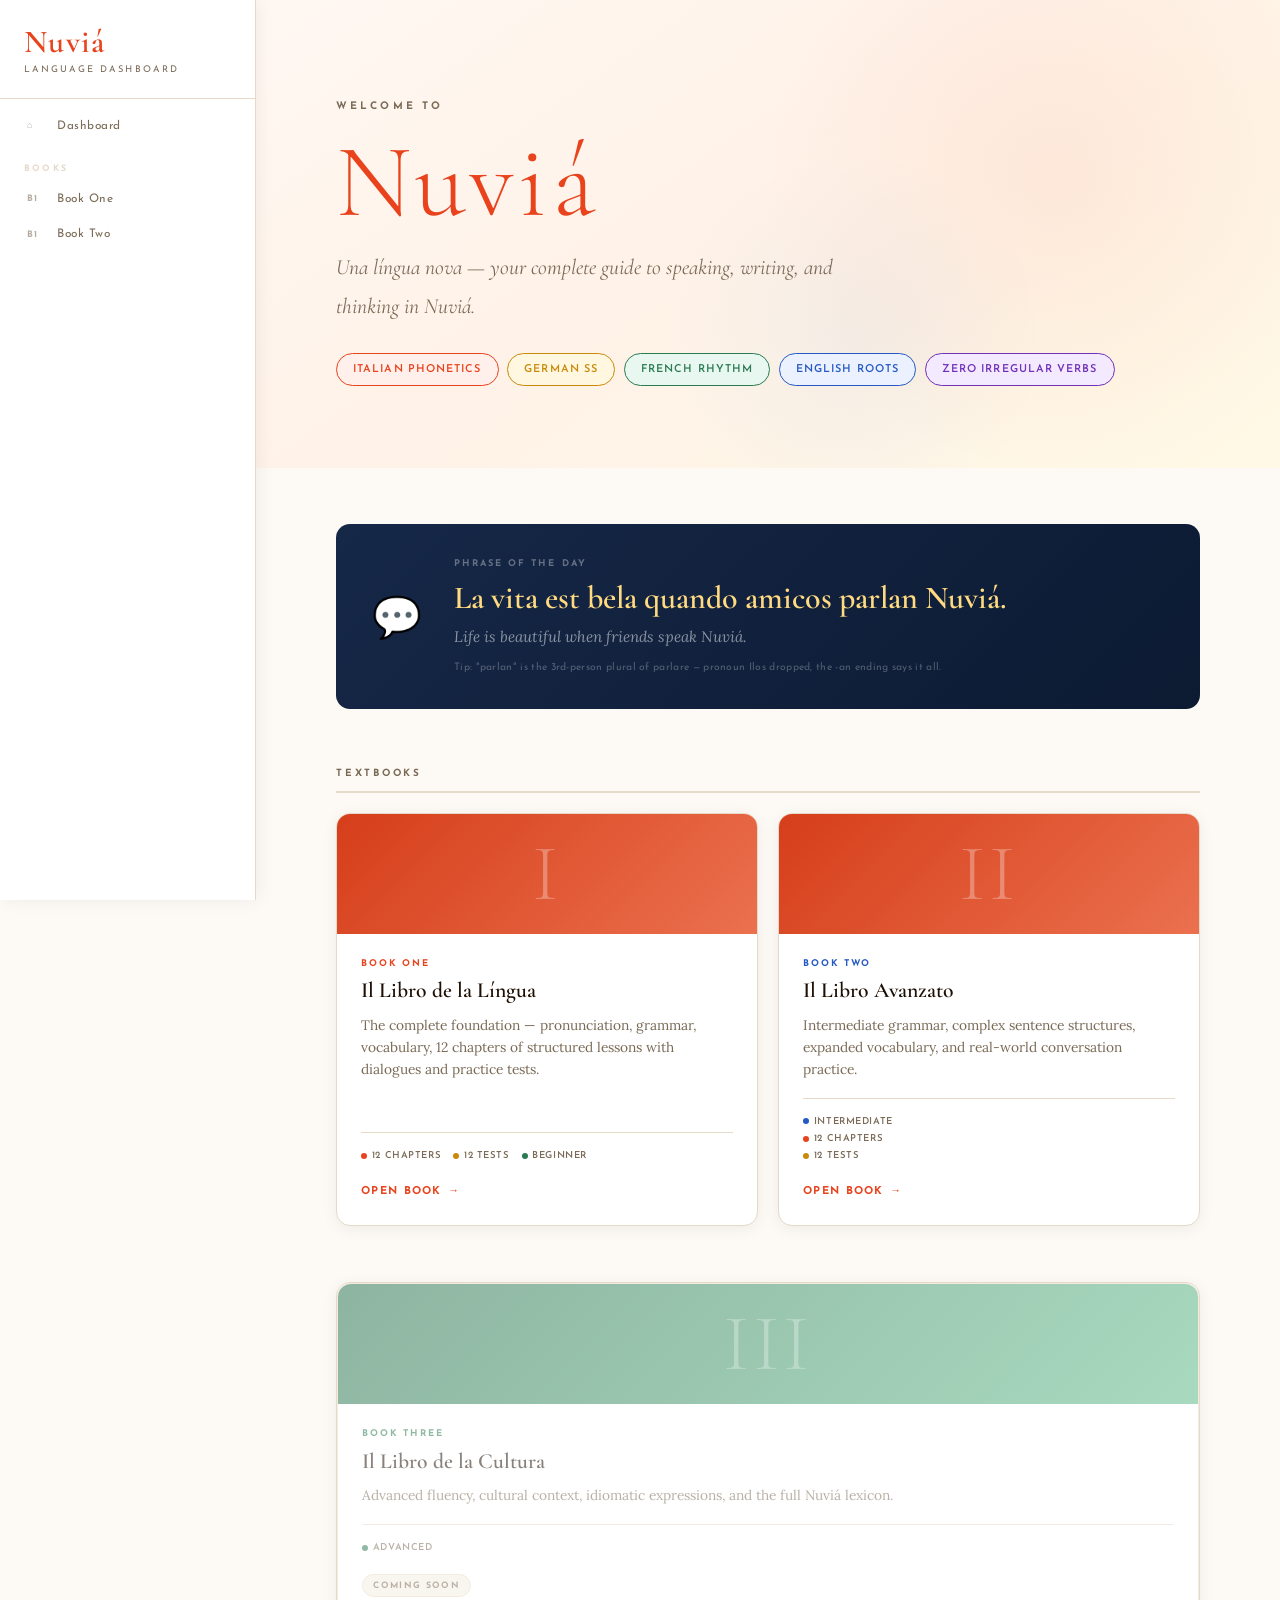
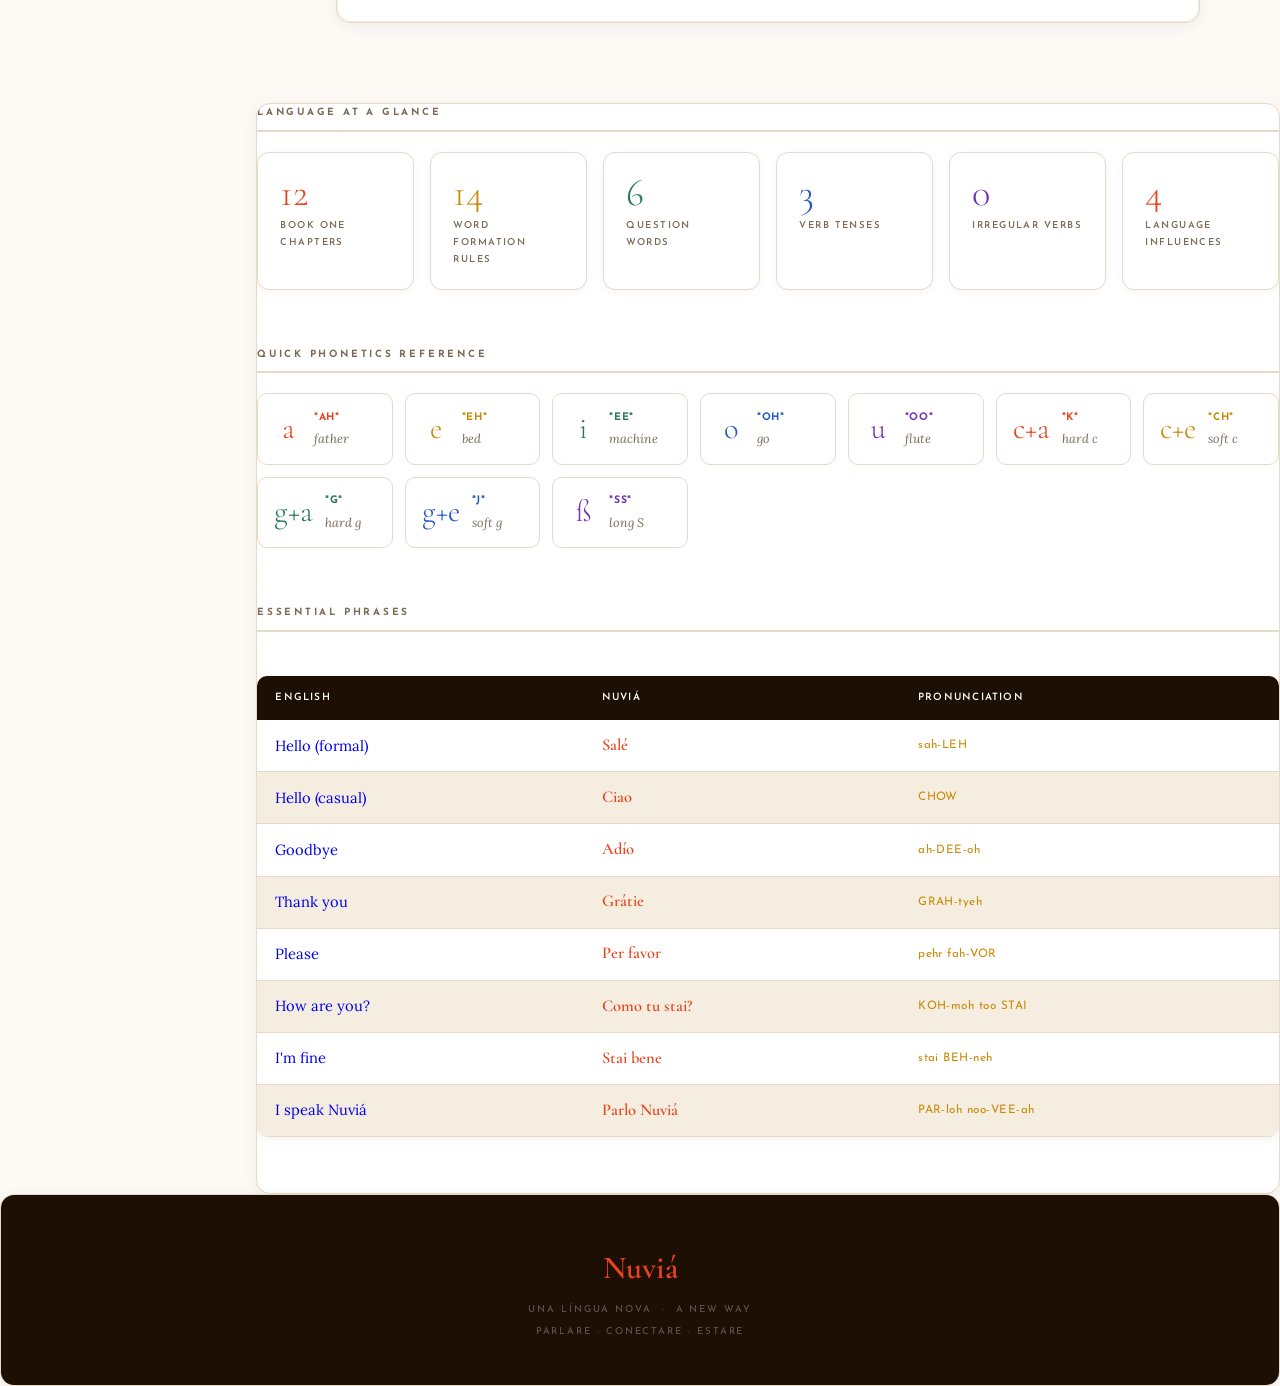
==== index.html @ 4e5575a5 "Add link for Book Two in index.html" ====
<!DOCTYPE html>
<html lang="en">
<head>
  <meta charset="UTF-8">
  <meta name="viewport" content="width=device-width, initial-scale=1.0">
  <title>Nuviá — Dashboard</title>
  <link href="https://fonts.googleapis.com/css2?family=Cormorant+Garamond:ital,wght@0,300;0,400;0,500;0,600;0,700;1,300;1,400;1,600&family=Lora:ital,wght@0,400;0,500;1,400&family=Josefin+Sans:wght@300;400;600;700&display=swap" rel="stylesheet">
  <link rel="stylesheet" href="style.css">
  <style>
    /* ── HERO BANNER ── */
    #db-hero {
      min-height: 52vh;
      background: linear-gradient(145deg, #FFF8F2 0%, #FFF2E8 45%, #FFF9E5 100%);
      display: flex; flex-direction: column;
      justify-content: center; align-items: flex-start;
      padding: 5rem 5rem 4rem;
      position: relative; overflow: hidden;
    }
    #db-hero::before {
      content: ''; position: absolute;
      width: 600px; height: 600px; border-radius: 50%;
      background: radial-gradient(circle, rgba(232,67,28,.07) 0%, transparent 70%);
      top: -120px; right: -80px; pointer-events: none;
    }
    #db-hero::after {
      content: ''; position: absolute;
      width: 380px; height: 380px; border-radius: 50%;
      background: radial-gradient(circle, rgba(37,88,196,.05) 0%, transparent 70%);
      bottom: -60px; left: 40%; pointer-events: none;
    }
    .db-eyebrow {
      font-family: 'Josefin Sans', sans-serif;
      font-size: .65rem; font-weight: 700; letter-spacing: .3em; text-transform: uppercase;
      color: var(--muted); margin-bottom: .85rem;
      position: relative; z-index: 1;
      animation: fu .5s ease both;
    }
    #db-title {
      font-family: 'Cormorant Garamond', serif;
      font-size: clamp(3.5rem, 9vw, 6.5rem); font-weight: 300;
      color: var(--coral); letter-spacing: .04em; line-height: 1;
      position: relative; z-index: 1;
      animation: fu .5s .1s ease both; opacity: 0; animation-fill-mode: forwards;
    }
    #db-sub {
      font-family: 'Cormorant Garamond', serif; font-style: italic;
      font-size: clamp(1rem, 2.5vw, 1.35rem);
      color: var(--muted); margin-top: .9rem; max-width: 500px;
      position: relative; z-index: 1;
      animation: fu .5s .2s ease both; opacity: 0; animation-fill-mode: forwards;
    }
    .db-pills {
      display: flex; flex-wrap: wrap; gap: .55rem; margin-top: 1.75rem;
      position: relative; z-index: 1;
      animation: fu .5s .35s ease both; opacity: 0; animation-fill-mode: forwards;
    }
    .db-pill {
      font-family: 'Josefin Sans', sans-serif; font-size: .68rem; font-weight: 600;
      letter-spacing: .1em; text-transform: uppercase;
      padding: .38rem 1rem; border-radius: 20px; border: 1.5px solid;
    }
    .dp1 { color: var(--coral);  border-color: var(--coral);  background: var(--coral-lt);  }
    .dp2 { color: var(--gold);   border-color: var(--gold);   background: var(--gold-lt);   }
    .dp3 { color: var(--sage);   border-color: var(--sage);   background: var(--sage-lt);   }
    .dp4 { color: var(--blue);   border-color: var(--blue);   background: var(--blue-lt);   }
    .dp5 { color: var(--purple); border-color: var(--purple); background: var(--purple-lt); }

    /* ── CONTENT ── */
    #db-content { padding: 3.5rem 5rem 5rem; max-width: 1100px; }
    .db-sec-title {
      font-family: 'Josefin Sans', sans-serif;
      font-size: .62rem; font-weight: 700; letter-spacing: .28em; text-transform: uppercase;
      color: var(--muted); margin-bottom: 1.25rem;
      padding-bottom: .5rem; border-bottom: 2px solid var(--border);
    }

    /* ── PHRASE OF THE DAY ── */
    .potd {
      background: linear-gradient(135deg, #162848 0%, #0C1A32 100%);
      border-radius: 14px; padding: 2rem 2.25rem;
      margin-bottom: 3.5rem;
      display: flex; align-items: center; gap: 2rem; flex-wrap: wrap;
    }
    .potd-icon { font-size: 2.5rem; flex-shrink: 0; }
    .potd-body { flex: 1; min-width: 200px; }
    .potd-label {
      font-family: 'Josefin Sans', sans-serif;
      font-size: .58rem; font-weight: 700; letter-spacing: .22em; text-transform: uppercase;
      color: rgba(255,255,255,.35); margin-bottom: .4rem;
    }
    .potd-phrase {
      font-family: 'Cormorant Garamond', serif;
      font-size: clamp(1.35rem, 3.5vw, 2rem); font-weight: 600; color: #FFDA80; line-height: 1.2;
    }
    .potd-trans {
      font-family: 'Lora', serif; font-style: italic;
      font-size: .95rem; color: rgba(255,255,255,.5); margin-top: .35rem;
    }
    .potd-note {
      font-family: 'Josefin Sans', sans-serif;
      font-size: .65rem; color: rgba(255,255,255,.28); margin-top: .55rem; letter-spacing: .03em;
    }

    /* ── BOOK CARDS ── */
    .book-grid {
      display: grid;
      grid-template-columns: repeat(auto-fill, minmax(280px, 1fr));
      gap: 1.25rem; margin-bottom: 3.5rem;
    }
    .book-card {
      background: var(--white); border-radius: 14px;
      border: 1.5px solid var(--border); overflow: hidden;
      box-shadow: 0 3px 16px rgba(0,0,0,.06);
      transition: transform .2s, box-shadow .2s;
      text-decoration: none; display: flex; flex-direction: column;
    }
    .book-card:hover { transform: translateY(-4px); box-shadow: 0 10px 30px rgba(0,0,0,.11); }
    .book-banner {
      height: 120px; display: flex; align-items: center; justify-content: center;
      position: relative; overflow: hidden;
    }
    .book-banner::after { content: ''; position: absolute; inset: 0; background: rgba(0,0,0,.08); }
    .book-numeral {
      font-family: 'Cormorant Garamond', serif;
      font-size: 5rem; font-weight: 300; color: rgba(255,255,255,.3);
      position: relative; z-index: 1; line-height: 1; letter-spacing: .05em;
    }
    .book-body { padding: 1.4rem 1.5rem 1.5rem; flex: 1; display: flex; flex-direction: column; }
    .book-sublabel {
      font-family: 'Josefin Sans', sans-serif;
      font-size: .58rem; font-weight: 700; letter-spacing: .2em; text-transform: uppercase;
      margin-bottom: .35rem;
    }
    .book-title {
      font-family: 'Cormorant Garamond', serif;
      font-size: 1.35rem; font-weight: 600; color: var(--text); line-height: 1.2; margin-bottom: .6rem;
    }
    .book-desc {
      font-family: 'Lora', serif; font-size: .86rem; color: var(--muted); line-height: 1.6; flex: 1;
    }
    .book-meta {
      display: flex; align-items: center; gap: .75rem;
      margin-top: 1.1rem; padding-top: .9rem; border-top: 1px solid var(--border);
    }
    .book-meta-item {
      font-family: 'Josefin Sans', sans-serif;
      font-size: .6rem; font-weight: 600; letter-spacing: .06em; text-transform: uppercase;
      color: var(--muted); display: flex; align-items: center; gap: .3rem;
    }
    .book-dot { width: 6px; height: 6px; border-radius: 50%; }
    .book-cta {
      display: inline-flex; align-items: center; gap: .4rem;
      margin-top: 1.1rem;
      font-family: 'Josefin Sans', sans-serif;
      font-size: .68rem; font-weight: 700; letter-spacing: .12em; text-transform: uppercase;
      color: var(--coral); text-decoration: none;
      transition: gap .18s;
    }
    .book-cta::after { content: '→'; transition: transform .18s; }
    .book-card:hover .book-cta::after { transform: translateX(4px); }
    .book-card.soon { opacity: .52; pointer-events: none; }
    .soon-tag {
      font-family: 'Josefin Sans', sans-serif;
      font-size: .55rem; font-weight: 700; letter-spacing: .15em; text-transform: uppercase;
      background: var(--parchment); color: var(--muted);
      border: 1px solid var(--border); border-radius: 20px;
      padding: .18rem .65rem; margin-top: 1.1rem; align-self: flex-start;
    }

    /* ── STATS ── */
    .stats-row {
      display: grid; grid-template-columns: repeat(auto-fill, minmax(155px, 1fr));
      gap: 1rem; margin-bottom: 3.5rem;
    }
    .stat-card {
      background: var(--white); border-radius: 12px; padding: 1.3rem 1.4rem;
      border: 1.5px solid var(--border); box-shadow: 0 2px 8px rgba(0,0,0,.04);
    }
    .stat-num { font-family: 'Cormorant Garamond', serif; font-size: 2.4rem; font-weight: 300; line-height: 1; }
    .stat-label { font-family: 'Josefin Sans', sans-serif; font-size: .6rem; font-weight: 600; letter-spacing: .15em; text-transform: uppercase; color: var(--muted); margin-top: .3rem; }

    /* ── QUICK REF ── */
    .ref-grid {
      display: grid; grid-template-columns: repeat(auto-fill, minmax(120px, 1fr));
      gap: .75rem; margin-bottom: 3.5rem;
    }
    .ref-card {
      background: var(--white); border-radius: 10px; padding: .9rem 1rem;
      border: 1.5px solid var(--border); display: flex; align-items: center; gap: .75rem;
    }
    .ref-letter { font-family: 'Cormorant Garamond', serif; font-size: 1.9rem; font-weight: 300; line-height: 1; min-width: 28px; text-align: center; }
    .ref-sound { font-family: 'Josefin Sans', sans-serif; font-size: .65rem; font-weight: 700; letter-spacing: .06em; text-transform: uppercase; }
    .ref-ex { font-size: .78rem; color: var(--muted); font-style: italic; }

    /* ── NAV SECTION LABEL ── */
    .nav-sec { font-family: 'Josefin Sans', sans-serif; font-size: .55rem; font-weight: 700; letter-spacing: .25em; text-transform: uppercase; color: var(--border); padding: 1.1rem 1.5rem .3rem; }

    @media (max-width: 900px) {
      #db-hero    { padding: 3.5rem 1.75rem 3rem; }
      #db-content { padding: 2.5rem 1.75rem 4rem; }
    }
  </style>
</head>
<body>

<div id="overlay" onclick="closeNav()"></div>
<button id="nav-toggle" onclick="toggleNav()" aria-label="Menu">
  <span></span><span></span><span></span>
</button>

<nav id="nav">
  <div id="nav-hd">
    <div id="nav-logo">Nuviá</div>
    <div id="nav-sub">Language Dashboard</div>
  </div>
  <ul>
    <li><a href="index.html" class="active"><span class="cn">⌂</span> Dashboard</a></li>
    <li class="nav-sec">Books</li>
    <li><a href="book1.html"><span class="cn">B1</span> Book One</a></li>
    <li><a href="book2.html"><span class="cn">B1</span> Book Two</a></li>
  </ul>
</nav>

<div id="main">

  <section id="db-hero">
    <div class="db-eyebrow">Welcome to</div>
    <div id="db-title">Nuviá</div>
    <div id="db-sub">Una língua nova — your complete guide to speaking, writing, and thinking in Nuviá.</div>
    <div class="db-pills">
      <span class="db-pill dp1">Italian Phonetics</span>
      <span class="db-pill dp2">German ß</span>
      <span class="db-pill dp3">French Rhythm</span>
      <span class="db-pill dp4">English Roots</span>
      <span class="db-pill dp5">Zero Irregular Verbs</span>
    </div>
  </section>

  <div id="db-content">

    <!-- PHRASE OF THE DAY -->
    <div class="potd">
      <div class="potd-icon">💬</div>
      <div class="potd-body">
        <div class="potd-label">Phrase of the Day</div>
        <div class="potd-phrase">La vita est bela quando amicos parlan Nuviá.</div>
        <div class="potd-trans">Life is beautiful when friends speak Nuviá.</div>
        <div class="potd-note">Tip: "parlan" is the 3rd-person plural of parlare — pronoun Ilos dropped, the -an ending says it all.</div>
      </div>
    </div>

    <!-- BOOKS -->
    <div class="db-sec-title">Textbooks</div>
    <div class="book-grid">

      <a href="book1.html" class="book-card">
        <div class="book-banner" style="background:linear-gradient(135deg,var(--coral) 0%,#FF7A55 100%);">
          <span class="book-numeral">I</span>
        </div>
        <div class="book-body">
          <div class="book-sublabel" style="color:var(--coral);">Book One</div>
          <div class="book-title">Il Libro de la Língua</div>
          <div class="book-desc">The complete foundation — pronunciation, grammar, vocabulary, 12 chapters of structured lessons with dialogues and practice tests.</div>
          <div class="book-meta">
            <span class="book-meta-item"><span class="book-dot" style="background:var(--coral);"></span>12 Chapters</span>
            <span class="book-meta-item"><span class="book-dot" style="background:var(--gold);"></span>12 Tests</span>
            <span class="book-meta-item"><span class="book-dot" style="background:var(--sage);"></span>Beginner</span>
          </div>
          <span class="book-cta">Open Book</span>
        </div>
      </a>

          <a href="book2.html" class="book-card">
        <div class="book-banner" style="background:linear-gradient(135deg,var(--coral) 0%,#FF7A55 100%);">
          <span class="book-numeral">II</span>
        </div>
        <div class="book-body">
          <div class="book-sublabel" style="color:var(--blue);">Book Two</div>
          <div class="book-title">Il Libro Avanzato</div>
          <div class="book-desc">Intermediate grammar, complex sentence structures, expanded vocabulary, and real-world conversation practice.</div>
          
          <div class="book-meta">
            <span class="book-meta-item"><span class="book-dot" style="background:var(--blue);"></span>Intermediate</span></div>
            <span class="book-meta-item"><span class="book-dot" style="background:var(--coral);"></span>12 Chapters</span>
            <span class="book-meta-item"><span class="book-dot" style="background:var(--gold);"></span>12 Tests</span>
          <span class="book-cta">Open Book</span>
        </div>
      </div>

      <div class="book-card soon">
        <div class="book-banner" style="background:linear-gradient(135deg,var(--sage) 0%,#60C890 100%);">
          <span class="book-numeral">III</span>
        </div>
        <div class="book-body">
          <div class="book-sublabel" style="color:var(--sage);">Book Three</div>
          <div class="book-title">Il Libro de la Cultura</div>
          <div class="book-desc">Advanced fluency, cultural context, idiomatic expressions, and the full Nuviá lexicon.</div>
          <div class="book-meta"><span class="book-meta-item"><span class="book-dot" style="background:var(--sage);"></span>Advanced</span></div>
          <span class="soon-tag">Coming Soon</span>
        </div>
      </div>

    </div>

    <!-- STATS -->
    <div class="db-sec-title">Language at a Glance</div>
    <div class="stats-row">
      <div class="stat-card"><div class="stat-num" style="color:var(--coral);">12</div><div class="stat-label">Book One Chapters</div></div>
      <div class="stat-card"><div class="stat-num" style="color:var(--gold);">14</div><div class="stat-label">Word Formation Rules</div></div>
      <div class="stat-card"><div class="stat-num" style="color:var(--sage);">6</div><div class="stat-label">Question Words</div></div>
      <div class="stat-card"><div class="stat-num" style="color:var(--blue);">3</div><div class="stat-label">Verb Tenses</div></div>
      <div class="stat-card"><div class="stat-num" style="color:var(--purple);">0</div><div class="stat-label">Irregular Verbs</div></div>
      <div class="stat-card"><div class="stat-num" style="color:var(--coral);">4</div><div class="stat-label">Language Influences</div></div>
    </div>

    <!-- PHONETICS QUICK REF -->
    <div class="db-sec-title">Quick Phonetics Reference</div>
    <div class="ref-grid">
      <div class="ref-card"><span class="ref-letter" style="color:var(--coral);">a</span><div><div class="ref-sound" style="color:var(--coral);">"ah"</div><div class="ref-ex">father</div></div></div>
      <div class="ref-card"><span class="ref-letter" style="color:var(--gold);">e</span><div><div class="ref-sound" style="color:var(--gold);">"eh"</div><div class="ref-ex">bed</div></div></div>
      <div class="ref-card"><span class="ref-letter" style="color:var(--sage);">i</span><div><div class="ref-sound" style="color:var(--sage);">"ee"</div><div class="ref-ex">machine</div></div></div>
      <div class="ref-card"><span class="ref-letter" style="color:var(--blue);">o</span><div><div class="ref-sound" style="color:var(--blue);">"oh"</div><div class="ref-ex">go</div></div></div>
      <div class="ref-card"><span class="ref-letter" style="color:var(--purple);">u</span><div><div class="ref-sound" style="color:var(--purple);">"oo"</div><div class="ref-ex">flute</div></div></div>
      <div class="ref-card"><span class="ref-letter" style="color:var(--coral);">c+a</span><div><div class="ref-sound" style="color:var(--coral);">"k"</div><div class="ref-ex">hard c</div></div></div>
      <div class="ref-card"><span class="ref-letter" style="color:var(--gold);">c+e</span><div><div class="ref-sound" style="color:var(--gold);">"ch"</div><div class="ref-ex">soft c</div></div></div>
      <div class="ref-card"><span class="ref-letter" style="color:var(--sage);">g+a</span><div><div class="ref-sound" style="color:var(--sage);">"g"</div><div class="ref-ex">hard g</div></div></div>
      <div class="ref-card"><span class="ref-letter" style="color:var(--blue);">g+e</span><div><div class="ref-sound" style="color:var(--blue);">"j"</div><div class="ref-ex">soft g</div></div></div>
      <div class="ref-card"><span class="ref-letter" style="color:var(--purple);">ß</span><div><div class="ref-sound" style="color:var(--purple);">"ss"</div><div class="ref-ex">long S</div></div></div>
    </div>

    <!-- ESSENTIAL PHRASES -->
    <div class="db-sec-title">Essential Phrases</div>
    <table class="nt" style="margin-bottom:3.5rem;">
      <thead><tr><th>English</th><th>Nuviá</th><th>Pronunciation</th></tr></thead>
      <tbody>
        <tr><td>Hello (formal)</td><td class="nv">Salé</td><td class="ph">sah-LEH</td></tr>
        <tr><td>Hello (casual)</td><td class="nv">Ciao</td><td class="ph">CHOW</td></tr>
        <tr><td>Goodbye</td><td class="nv">Adío</td><td class="ph">ah-DEE-oh</td></tr>
        <tr><td>Thank you</td><td class="nv">Grátie</td><td class="ph">GRAH-tyeh</td></tr>
        <tr><td>Please</td><td class="nv">Per favor</td><td class="ph">pehr fah-VOR</td></tr>
        <tr><td>How are you?</td><td class="nv">Como tu stai?</td><td class="ph">KOH-moh too STAI</td></tr>
        <tr><td>I'm fine</td><td class="nv">Stai bene</td><td class="ph">stai BEH-neh</td></tr>
        <tr><td>I speak Nuviá</td><td class="nv">Parlo Nuviá</td><td class="ph">PAR-loh noo-VEE-ah</td></tr>
      </tbody>
    </table>

  </div>

  <footer id="ft">
    <div class="fl">Nuviá</div>
    <p>Una Língua Nova &nbsp;·&nbsp; A New Way</p>
    <p style="margin-top:.3rem;">Parlare · Conectare · Estare</p>
  </footer>

</div>
<script src="main.js"></script>
</body>
</html>
---- style.css ----
/* ═══════════════════════════════════════
   NUVIÁ — Shared Stylesheet
   style.css
   ═══════════════════════════════════════ */

/* ── TOKENS ── */
:root {
  --bg:        #FDFAF5;
  --white:     #FFFFFF;
  --parchment: #F4EDE0;
  --border:    #E6D9C8;
  --text:      #1E0F04;
  --muted:     #7A6A56;
  --nav-bg:    #FFFFFF;
  --nav-border:#E6D9C8;
  --coral:     #E8431C;
  --coral-lt:  #FFF0EC;
  --coral-dk:  #C03510;
  --gold:      #C98A0A;
  --gold-lt:   #FFF7E0;
  --sage:      #2A7A52;
  --sage-lt:   #E8F7EF;
  --blue:      #2558C4;
  --blue-lt:   #EBF1FF;
  --purple:    #7030B8;
  --purple-lt: #F3EAFF;
}

/* ── RESET ── */
*, *::before, *::after { margin: 0; padding: 0; box-sizing: border-box; }
html { scroll-behavior: smooth; }
body {
  background: var(--bg);
  color: var(--text);
  font-family: 'Lora', Georgia, serif;
  font-size: 17px;
  line-height: 1.78;
  overflow-x: hidden;
}

/* ── SIDEBAR NAV ── */
#nav {
  position: fixed; top: 0; left: 0;
  width: 256px; height: 100vh;
  background: var(--nav-bg);
  border-right: 1px solid var(--nav-border);
  z-index: 100;
  display: flex; flex-direction: column;
  overflow-y: auto;
  transition: transform .3s ease;
  box-shadow: 2px 0 18px rgba(0,0,0,.06);
}
#nav-hd {
  padding: 1.6rem 1.5rem 1.2rem;
  border-bottom: 1px solid var(--border);
}
#nav-logo {
  font-family: 'Cormorant Garamond', serif;
  font-size: 2rem; font-weight: 600;
  color: var(--coral); letter-spacing: .04em; line-height: 1;
}
#nav-sub {
  font-family: 'Josefin Sans', sans-serif;
  font-size: .58rem; letter-spacing: .22em; text-transform: uppercase;
  color: var(--muted); margin-top: .3rem;
}
#nav ul { list-style: none; padding: .6rem 0 2rem; }
#nav ul li a {
  display: flex; align-items: center; gap: .65rem;
  padding: .44rem 1.5rem;
  font-family: 'Josefin Sans', sans-serif;
  font-size: .74rem; font-weight: 400; letter-spacing: .04em;
  color: var(--muted); text-decoration: none;
  border-left: 3px solid transparent;
  transition: all .16s;
}
#nav ul li a:hover  { color: var(--coral); background: #FFF2EE; border-left-color: var(--coral); }
#nav ul li a.active { color: var(--coral); background: #FFF2EE; border-left-color: var(--coral); font-weight: 700; }
#nav ul li a .cn    { font-size: .56rem; font-weight: 700; letter-spacing: .1em; color: var(--muted); min-width: 20px; opacity: .55; }
#nav ul li a.active .cn { color: var(--coral); opacity: 1; }

/* nav section label */
#nav ul .nav-section {
  font-family: 'Josefin Sans', sans-serif;
  font-size: .55rem; font-weight: 700; letter-spacing: .25em; text-transform: uppercase;
  color: var(--border); padding: 1.1rem 1.5rem .3rem;
}

/* ── MOBILE TOGGLE ── */
#nav-toggle {
  display: none;
  position: fixed; top: .85rem; left: .85rem; z-index: 200;
  background: var(--coral); border: none;
  width: 40px; height: 40px; border-radius: 8px;
  cursor: pointer; flex-direction: column;
  justify-content: center; align-items: center; gap: 5px;
}
#nav-toggle span { display: block; width: 20px; height: 2px; background: #fff; border-radius: 2px; }
#overlay { display: none; position: fixed; inset: 0; background: rgba(0,0,0,.32); z-index: 90; }
#overlay.visible { display: block; }

/* ── MAIN WRAPPER ── */
#main { margin-left: 256px; min-height: 100vh; }

/* ── HIGHLIGHT BOXES ── */
.bx { border-radius: 10px; padding: 1.2rem 1.55rem; margin: 1.6rem 0; border: 1.5px solid; }
.bx.c { background: var(--coral-lt);  border-color: rgba(232,67,28,.22); }
.bx.g { background: var(--gold-lt);   border-color: rgba(201,138,10,.22); }
.bx.s { background: var(--sage-lt);   border-color: rgba(42,122,82,.22); }
.bx.b { background: var(--blue-lt);   border-color: rgba(37,88,196,.22); }
.bx.p { background: var(--purple-lt); border-color: rgba(112,48,184,.22); }
.bx.n { background: var(--parchment); border-color: var(--border); }
.bx .lb {
  font-family: 'Josefin Sans', sans-serif;
  font-size: .6rem; font-weight: 700; letter-spacing: .2em; text-transform: uppercase;
  margin-bottom: .45rem; opacity: .65;
}
.bx.c .lb { color: var(--coral); }
.bx.g .lb { color: var(--gold);  }
.bx.s .lb { color: var(--sage);  }
.bx.b .lb { color: var(--blue);  }
.bx.p .lb { color: var(--purple);}

/* ── PRO TIP ── */
.pro-tip {
  display: flex; gap: .9rem; align-items: flex-start;
  background: var(--gold-lt); border: 1.5px solid rgba(201,138,10,.25);
  border-radius: 10px; padding: 1.1rem 1.4rem; margin: 1.5rem 0;
}
.pro-tip .ic { font-size: 1.35rem; flex-shrink: 0; margin-top: .05rem; }
.pro-tip p { font-size: .92rem; color: var(--text); }
.pro-tip strong { color: var(--gold); }

/* ── PHRASE LIST ── */
.pl { list-style: none; margin: 1.1rem 0; }
.pl li {
  display: flex; align-items: baseline; flex-wrap: wrap; gap: .7rem;
  padding: .5rem 0; border-bottom: 1px solid var(--border); font-size: .94rem;
}
.pl li:last-child { border-bottom: none; }
.pn { font-family: 'Cormorant Garamond', serif; font-size: 1.08rem; font-weight: 600; color: var(--coral); min-width: 175px; }
.pe { color: var(--muted); font-style: italic; font-size: .88rem; }
.pp { font-family: 'Josefin Sans', sans-serif; font-size: .7rem; letter-spacing: .05em; color: var(--gold); }
.pn.g { color: var(--gold);   }
.pn.s { color: var(--sage);   }
.pn.b { color: var(--blue);   }
.pn.p { color: var(--purple); }

/* ── TABLES ── */
.nt {
  width: 100%; border-collapse: collapse;
  margin: 1.5rem 0; font-size: .92rem;
  border-radius: 10px; overflow: hidden;
  box-shadow: 0 2px 12px rgba(0,0,0,.055);
}
.nt thead tr { background: var(--text); color: #fff; }
.nt thead th {
  padding: .82rem 1.15rem;
  font-family: 'Josefin Sans', sans-serif;
  font-size: .63rem; font-weight: 600; letter-spacing: .12em; text-transform: uppercase; text-align: left;
}
.nt tbody tr { background: var(--white); transition: background .14s; }
.nt tbody tr:nth-child(even) { background: var(--parchment); }
.nt tbody tr:hover { background: #FFF0EB; }
.nt tbody td { padding: .68rem 1.15rem; border-bottom: 1px solid var(--border); }
.nt td.nv { font-family: 'Cormorant Garamond', serif; font-size: 1.03rem; font-weight: 600; color: var(--coral); }
.nt td.ph { font-family: 'Josefin Sans', sans-serif; font-size: .73rem; color: var(--gold); letter-spacing: .04em; }
.nt td.nv.s { color: var(--sage);   }
.nt td.nv.b { color: var(--blue);   }
.nt td.nv.g { color: var(--gold);   }

/* ── CONJUGATION ── */
.cg { display: grid; grid-template-columns: 1fr 1fr; gap: 1.1rem; margin: 1.4rem 0; }
.cc {
  background: var(--white); border-radius: 12px; padding: 1.3rem;
  border: 1.5px solid var(--border); box-shadow: 0 2px 10px rgba(0,0,0,.04);
}
.cc h4 {
  font-family: 'Josefin Sans', sans-serif; font-size: .63rem; font-weight: 700;
  letter-spacing: .2em; text-transform: uppercase; color: var(--muted);
  margin-bottom: .85rem; padding-bottom: .45rem; border-bottom: 2px solid var(--coral);
}
.cr { display: flex; justify-content: space-between; align-items: center; padding: .36rem 0; border-bottom: 1px solid var(--parchment); font-size: .92rem; }
.cr:last-child { border-bottom: none; }
.cp { font-family: 'Josefin Sans', sans-serif; font-size: .7rem; font-weight: 600; letter-spacing: .06em; color: var(--muted); min-width: 56px; }
.cf { font-family: 'Cormorant Garamond', serif; font-size: 1.08rem; font-weight: 600; color: var(--coral); }
.ce { font-size: .76rem; color: #C8C0B8; font-style: italic; }

/* ── RULE CARDS ── */
.rcs { display: grid; grid-template-columns: repeat(auto-fill, minmax(165px, 1fr)); gap: .85rem; margin: 1.4rem 0; }
.rc {
  background: var(--white); border-radius: 10px; padding: 1.05rem 1.2rem;
  border: 1.5px solid var(--border); border-top: 3px solid var(--coral);
  box-shadow: 0 2px 7px rgba(0,0,0,.04);
  transition: transform .18s, box-shadow .18s;
}
.rc:hover { transform: translateY(-3px); box-shadow: 0 6px 16px rgba(0,0,0,.09); }
.rc:nth-child(2n) { border-top-color: var(--gold);   }
.rc:nth-child(3n) { border-top-color: var(--sage);   }
.rc:nth-child(4n) { border-top-color: var(--blue);   }
.rc:nth-child(5n) { border-top-color: var(--purple); }
.rc .re { font-family: 'Josefin Sans', sans-serif; font-size: .66rem; font-weight: 600; letter-spacing: .08em; text-transform: uppercase; color: var(--muted); }
.rc .ra { font-size: .95rem; color: var(--border); margin: .22rem 0; }
.rc .rn { font-family: 'Cormorant Garamond', serif; font-size: 1.3rem; font-weight: 600; color: var(--coral); }
.rc:nth-child(2n) .rn { color: var(--gold);   }
.rc:nth-child(3n) .rn { color: var(--sage);   }
.rc:nth-child(4n) .rn { color: var(--blue);   }
.rc:nth-child(5n) .rn { color: var(--purple); }
.rc .rx { font-size: .76rem; color: var(--muted); font-style: italic; margin-top: .28rem; }

/* ── DIALOG SCENES ── */
.ds { background: var(--parchment); border-radius: 14px; padding: 1.65rem; margin: 2.1rem 0; border: 1.5px solid var(--border); }
.dt {
  font-family: 'Josefin Sans', sans-serif; font-size: .58rem; font-weight: 700;
  letter-spacing: .22em; text-transform: uppercase; color: var(--muted);
  text-align: center; margin-bottom: 1.4rem;
}
.de  { display: flex; flex-direction: column; gap: 1.05rem; }
.dm  { display: flex; align-items: flex-start; gap: .85rem; }
.dm.r { flex-direction: row-reverse; }
.av  { flex-shrink: 0; width: 46px; height: 46px; border-radius: 50%; overflow: hidden; }
.av svg { width: 100%; height: 100%; display: block; }
.bw  { display: flex; flex-direction: column; gap: .18rem; max-width: 72%; }
.dm.r .bw { align-items: flex-end; }
.bn  { font-family: 'Josefin Sans', sans-serif; font-size: .58rem; font-weight: 700; letter-spacing: .12em; text-transform: uppercase; color: var(--muted); padding: 0 .3rem; }
.bu  { background: var(--white); border-radius: 0 12px 12px 12px; padding: .66rem .95rem; border: 1.5px solid var(--border); }
.dm.r .bu { background: #FFF3EF; border-color: rgba(232,67,28,.18); border-radius: 12px 0 12px 12px; }
.bu .nv { font-family: 'Cormorant Garamond', serif; font-size: 1.06rem; font-weight: 600; color: var(--text); display: block; }
.bu .en { font-size: .78rem; color: var(--muted); font-style: italic; display: block; margin-top: .12rem; }

/* ── NUMBER TILES ── */
.ng { display: grid; grid-template-columns: repeat(auto-fill, minmax(82px, 1fr)); gap: .7rem; margin: 1.4rem 0; }
.nt2 { background: var(--white); border-radius: 10px; padding: .9rem .5rem; text-align: center; border: 1.5px solid var(--border); }
.nt2 .nu { font-family: 'Cormorant Garamond', serif; font-size: 1.45rem; font-weight: 300; color: var(--muted); display: block; }
.nt2 .wo { font-family: 'Cormorant Garamond', serif; font-size: 1rem; font-weight: 700; color: var(--coral); display: block; }

/* ── QUESTION WORD GRID ── */
.qg { display: grid; grid-template-columns: 1fr 1fr; gap: .7rem; margin: 1.4rem 0; }
.qc { background: var(--white); border-radius: 9px; padding: .85rem 1.05rem; display: flex; align-items: center; gap: .8rem; border: 1.5px solid var(--border); }
.qw { font-family: 'Cormorant Garamond', serif; font-size: 1.2rem; font-weight: 700; color: var(--blue); min-width: 62px; }
.qm { font-size: .86rem; color: var(--muted); }

/* ── PRACTICE TESTS ── */
.ts { background: linear-gradient(135deg, #162848 0%, #0C1A32 100%); border-radius: 14px; padding: 1.8rem 2rem; margin: 2.8rem 0; color: #fff; }
.ts h3 { font-family: 'Cormorant Garamond', serif; font-size: 1.45rem; font-weight: 600; color: #FFDA80; margin-bottom: .12rem; }
.ts .sb { font-family: 'Josefin Sans', sans-serif; font-size: .58rem; letter-spacing: .2em; text-transform: uppercase; color: rgba(255,255,255,.3); margin-bottom: 1.35rem; }
.tq { list-style: none; counter-reset: q; }
.tq li {
  counter-increment: q;
  display: flex; align-items: flex-start; gap: .7rem;
  padding: .5rem 0; border-bottom: 1px solid rgba(255,255,255,.06);
  font-size: .91rem; color: rgba(255,255,255,.8);
}
.tq li:last-child { border-bottom: none; }
.tq li::before {
  content: counter(q);
  font-family: 'Josefin Sans', sans-serif; font-size: .6rem; font-weight: 700;
  width: 19px; height: 19px; background: var(--coral); border-radius: 50%;
  display: flex; align-items: center; justify-content: center;
  flex-shrink: 0; margin-top: .25rem;
}
.at {
  margin-top: 1rem; background: none;
  border: 1.5px solid rgba(255,218,128,.28); border-radius: 7px;
  padding: .42rem 1.05rem;
  font-family: 'Josefin Sans', sans-serif; font-size: .65rem; font-weight: 700;
  letter-spacing: .1em; text-transform: uppercase;
  color: #FFDA80; cursor: pointer; transition: background .18s;
}
.at:hover { background: rgba(255,218,128,.1); }
.ak { display: none; margin-top: 1.05rem; padding-top: 1.05rem; border-top: 1px solid rgba(255,255,255,.1); }
.ak.v { display: block; }
.ak ol { padding-left: 1.35rem; }
.ak ol li { font-family: 'Cormorant Garamond', serif; font-size: 1.02rem; font-weight: 600; color: #FFDA80; padding: .16rem 0; }
.ak ol li span { font-family: 'Lora', serif; font-size: .8rem; font-weight: 400; font-style: italic; color: rgba(255,255,255,.35); margin-left: .4rem; }

/* ── SECTION DIVIDER ── */
.sd { display: flex; align-items: center; gap: .9rem; margin: 2rem 0; }
.sd::before, .sd::after { content: ''; flex: 1; height: 1px; background: var(--border); }
.sd span { font-family: 'Cormorant Garamond', serif; font-size: 1rem; color: var(--coral); opacity: .4; }

/* ── VOCAB CATEGORY ── */
.vc { margin-bottom: 2.1rem; }
.vc h3 {
  font-family: 'Josefin Sans', sans-serif; font-size: .64rem; font-weight: 700;
  letter-spacing: .2em; text-transform: uppercase; color: var(--coral);
  margin-bottom: .85rem; padding-bottom: .42rem; border-bottom: 2px solid var(--border);
}

/* ── INLINE CODE ── */
code {
  font-family: 'Cormorant Garamond', serif; font-size: .98rem; font-weight: 600;
  color: var(--coral); background: var(--coral-lt); padding: .1em .32em; border-radius: 4px;
}

/* ── BADGES ── */
.bg { display: inline-block; font-family: 'Josefin Sans', sans-serif; font-size: .58rem; font-weight: 700; letter-spacing: .08em; text-transform: uppercase; padding: .18rem .55rem; border-radius: 20px; margin-left: .35rem; vertical-align: middle; }
.bg.f { background: var(--coral-lt); color: var(--coral); }
.bg.m { background: var(--blue-lt);  color: var(--blue);  }
.bg.a { background: var(--sage-lt);  color: var(--sage);  }

/* ── SHARED FOOTER ── */
#ft { background: var(--text); padding: 2.8rem; text-align: center; }
#ft .fl { font-family: 'Cormorant Garamond', serif; font-size: 2rem; font-weight: 600; color: var(--coral); margin-bottom: .25rem; }
#ft p { font-family: 'Josefin Sans', sans-serif; font-size: .6rem; letter-spacing: .2em; text-transform: uppercase; color: rgba(255,255,255,.3); margin-top: .3rem; }

/* ── CHAPTER LAYOUT ── */
.ch { padding: 4.5rem 4.5rem 4.5rem 5rem; max-width: 880px; border-bottom: 1px solid var(--border); }
.ch:last-child { border-bottom: none; }
.ch-hd { margin-bottom: 2.4rem; }
.ch-ey { font-family: 'Josefin Sans', sans-serif; font-size: .6rem; font-weight: 700; letter-spacing: .26em; text-transform: uppercase; margin-bottom: .35rem; }
.ch-ti { font-family: 'Cormorant Garamond', serif; font-size: clamp(1.9rem, 5vw, 2.75rem); font-weight: 600; color: var(--text); line-height: 1.1; }
.ch-ti em { font-style: italic; font-weight: 300; }
.ch-rule { width: 48px; height: 3px; border-radius: 2px; margin-top: .85rem; }
.a1 .ch-ey, .a1 .ch-ti em { color: var(--coral);  } .a1 .ch-rule { background: var(--coral);  }
.a2 .ch-ey, .a2 .ch-ti em { color: var(--gold);   } .a2 .ch-rule { background: var(--gold);   }
.a3 .ch-ey, .a3 .ch-ti em { color: var(--sage);   } .a3 .ch-rule { background: var(--sage);   }
.a4 .ch-ey, .a4 .ch-ti em { color: var(--blue);   } .a4 .ch-rule { background: var(--blue);   }
.a5 .ch-ey, .a5 .ch-ti em { color: var(--purple); } .a5 .ch-rule { background: var(--purple); }

/* ── PROSE ── */
.prose p { margin-bottom: 1.1rem; color: var(--text); }
.prose p:last-child { margin-bottom: 0; }

/* ── SUB-HEADING ── */
.sh { font-family: 'Cormorant Garamond', serif; font-size: 1.4rem; margin: 1.7rem 0 .85rem; color: var(--text); }

/* ── ANIMATIONS ── */
@keyframes fu { from { opacity: 0; transform: translateY(16px); } to { opacity: 1; transform: translateY(0); } }
@keyframes fadeIn { from { opacity: 0; } to { opacity: 1; } }

/* ── RESPONSIVE ── */
@media (max-width: 900px) {
  #nav { transform: translateX(-100%); }
  #nav.open { transform: translateX(0); }
  #main { margin-left: 0; }
  #nav-toggle { display: flex; }
  .ch { padding: 3rem 1.7rem; }
  .cg { grid-template-columns: 1fr; }
}
@media (max-width: 520px) {
  .qg { grid-template-columns: 1fr; }
  .ng { grid-template-columns: repeat(3, 1fr); }
}
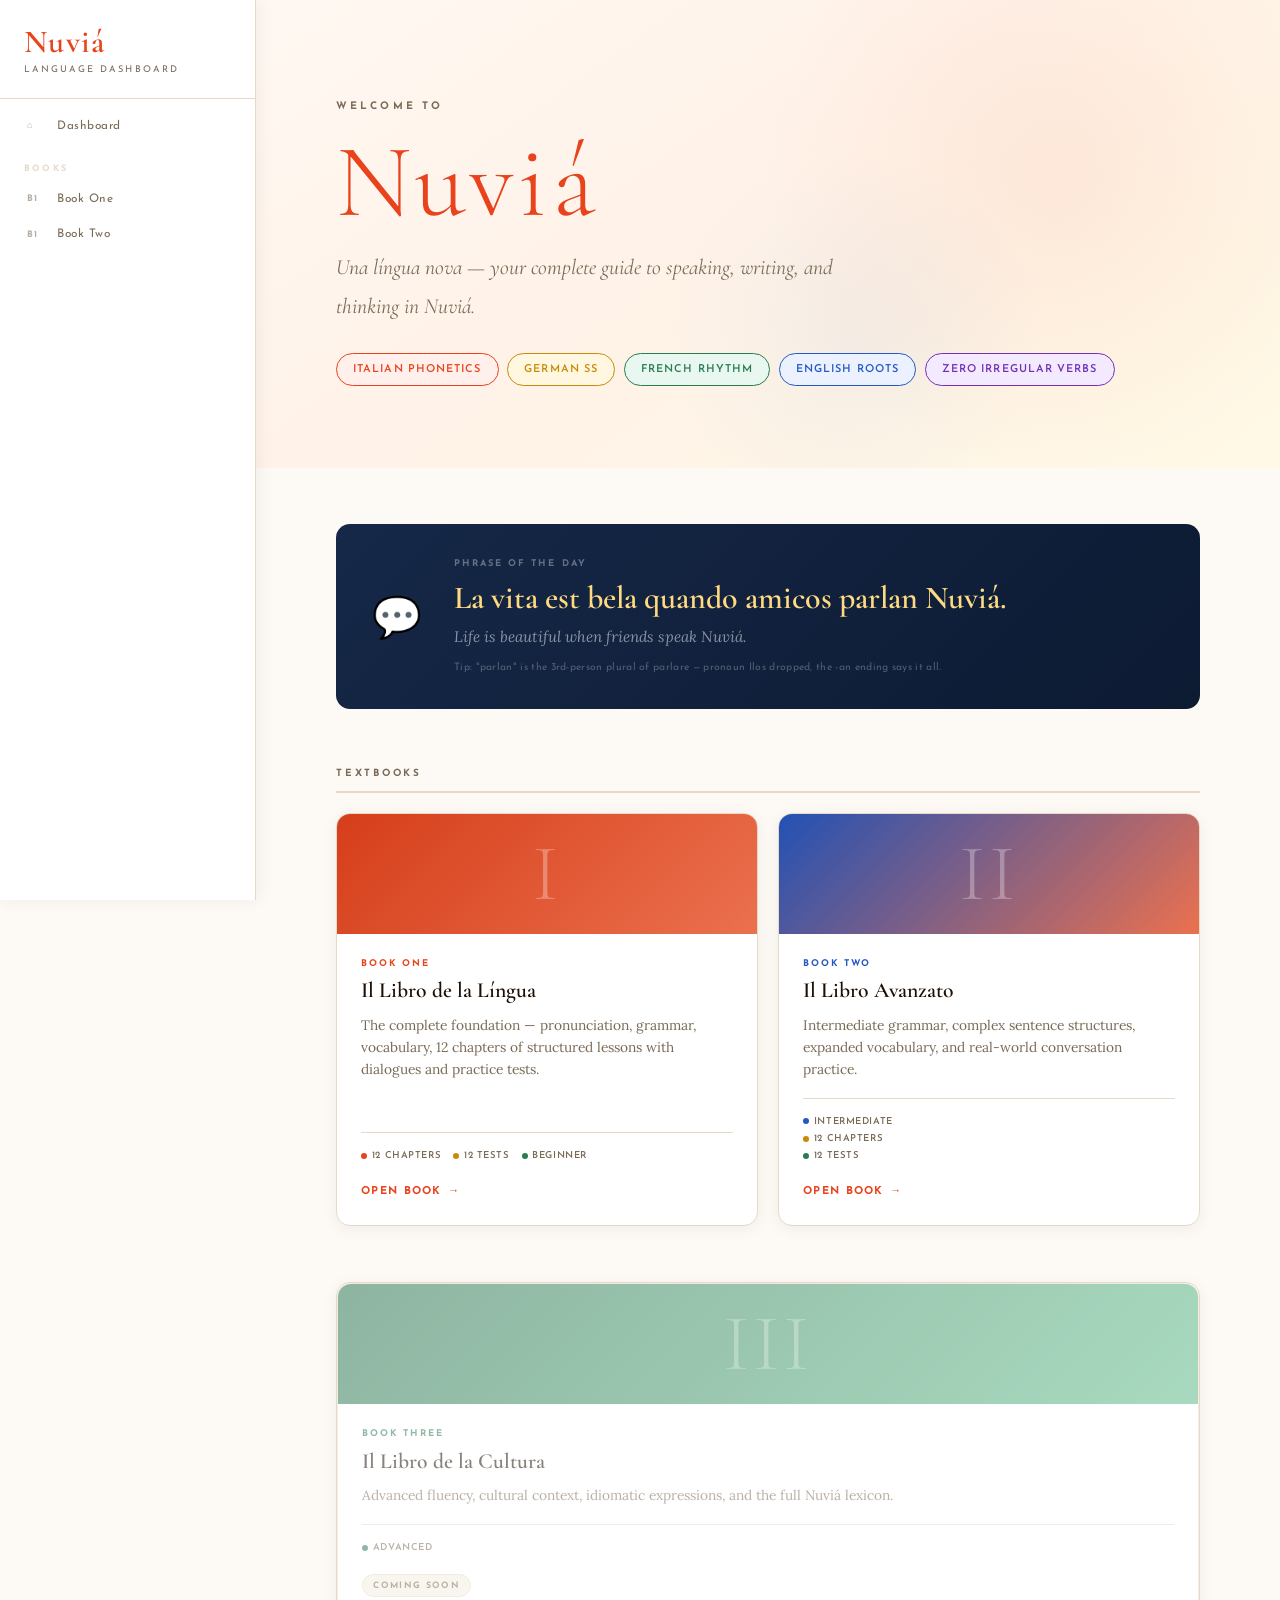
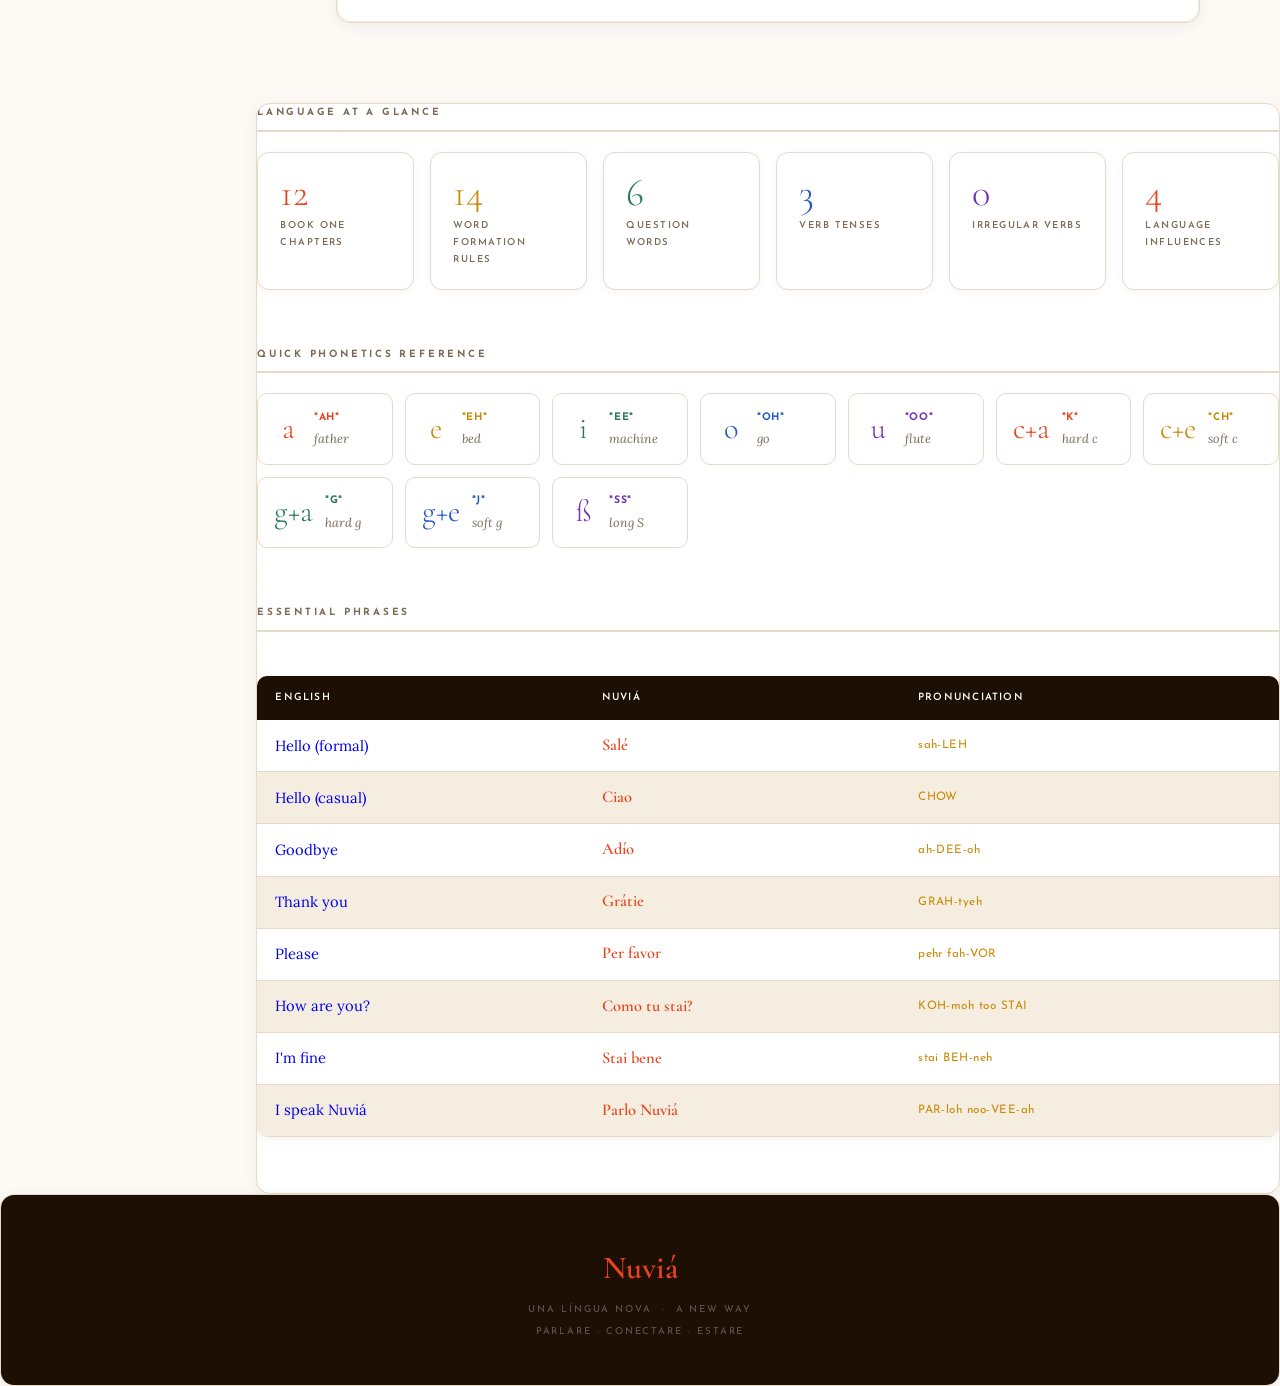
==== commit d2d1f93b: "Update book card styles and metadata" ====
--- a/index.html
+++ b/index.html
@@ -271,7 +271,7 @@
       </a>
 
           <a href="book2.html" class="book-card">
-        <div class="book-banner" style="background:linear-gradient(135deg,var(--coral) 0%,#FF7A55 100%);">
+        <div class="book-banner" style="background:linear-gradient(135deg,var(--blue) 0%,#FF7A55 100%);">
           <span class="book-numeral">II</span>
         </div>
         <div class="book-body">
@@ -281,8 +281,8 @@
           
           <div class="book-meta">
             <span class="book-meta-item"><span class="book-dot" style="background:var(--blue);"></span>Intermediate</span></div>
-            <span class="book-meta-item"><span class="book-dot" style="background:var(--coral);"></span>12 Chapters</span>
-            <span class="book-meta-item"><span class="book-dot" style="background:var(--gold);"></span>12 Tests</span>
+            <span class="book-meta-item"><span class="book-dot" style="background:var(--gold);"></span>12 Chapters</span>
+            <span class="book-meta-item"><span class="book-dot" style="background:var(--sage);"></span>12 Tests</span>
           <span class="book-cta">Open Book</span>
         </div>
       </div>
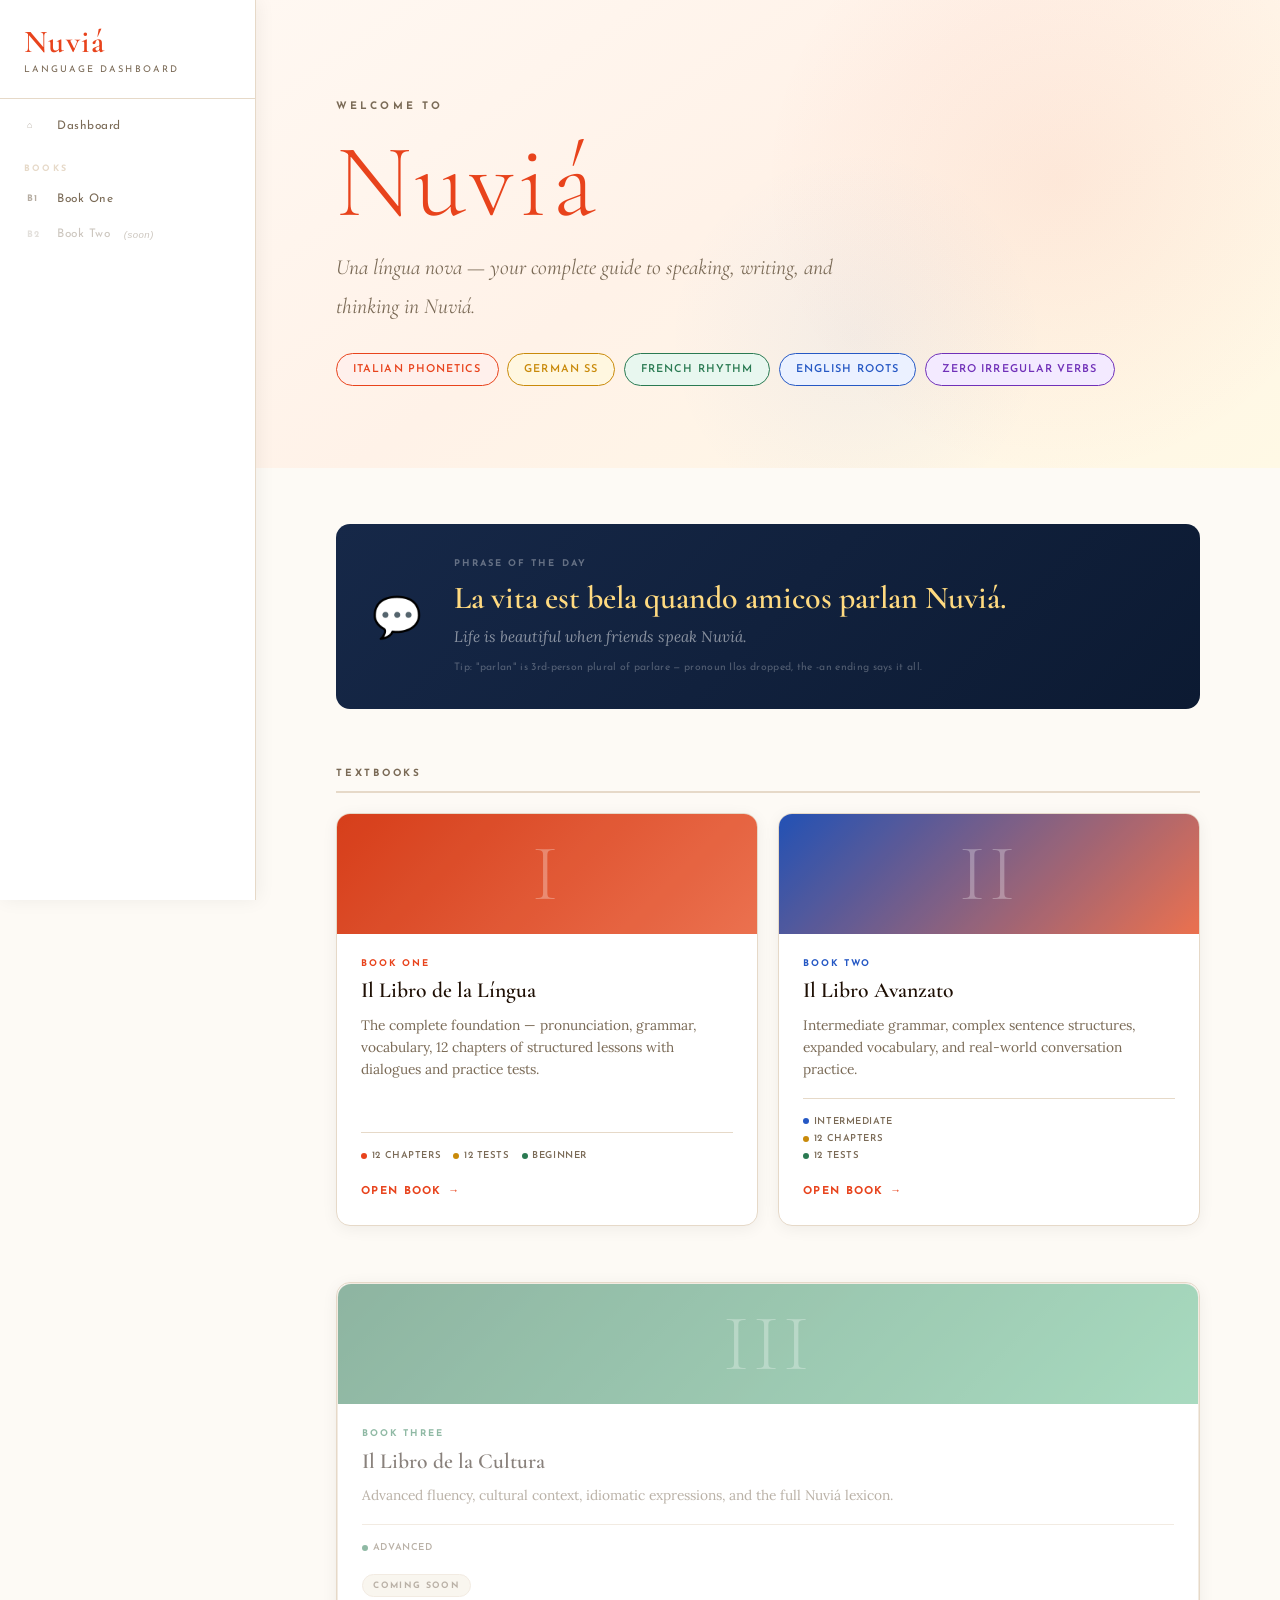
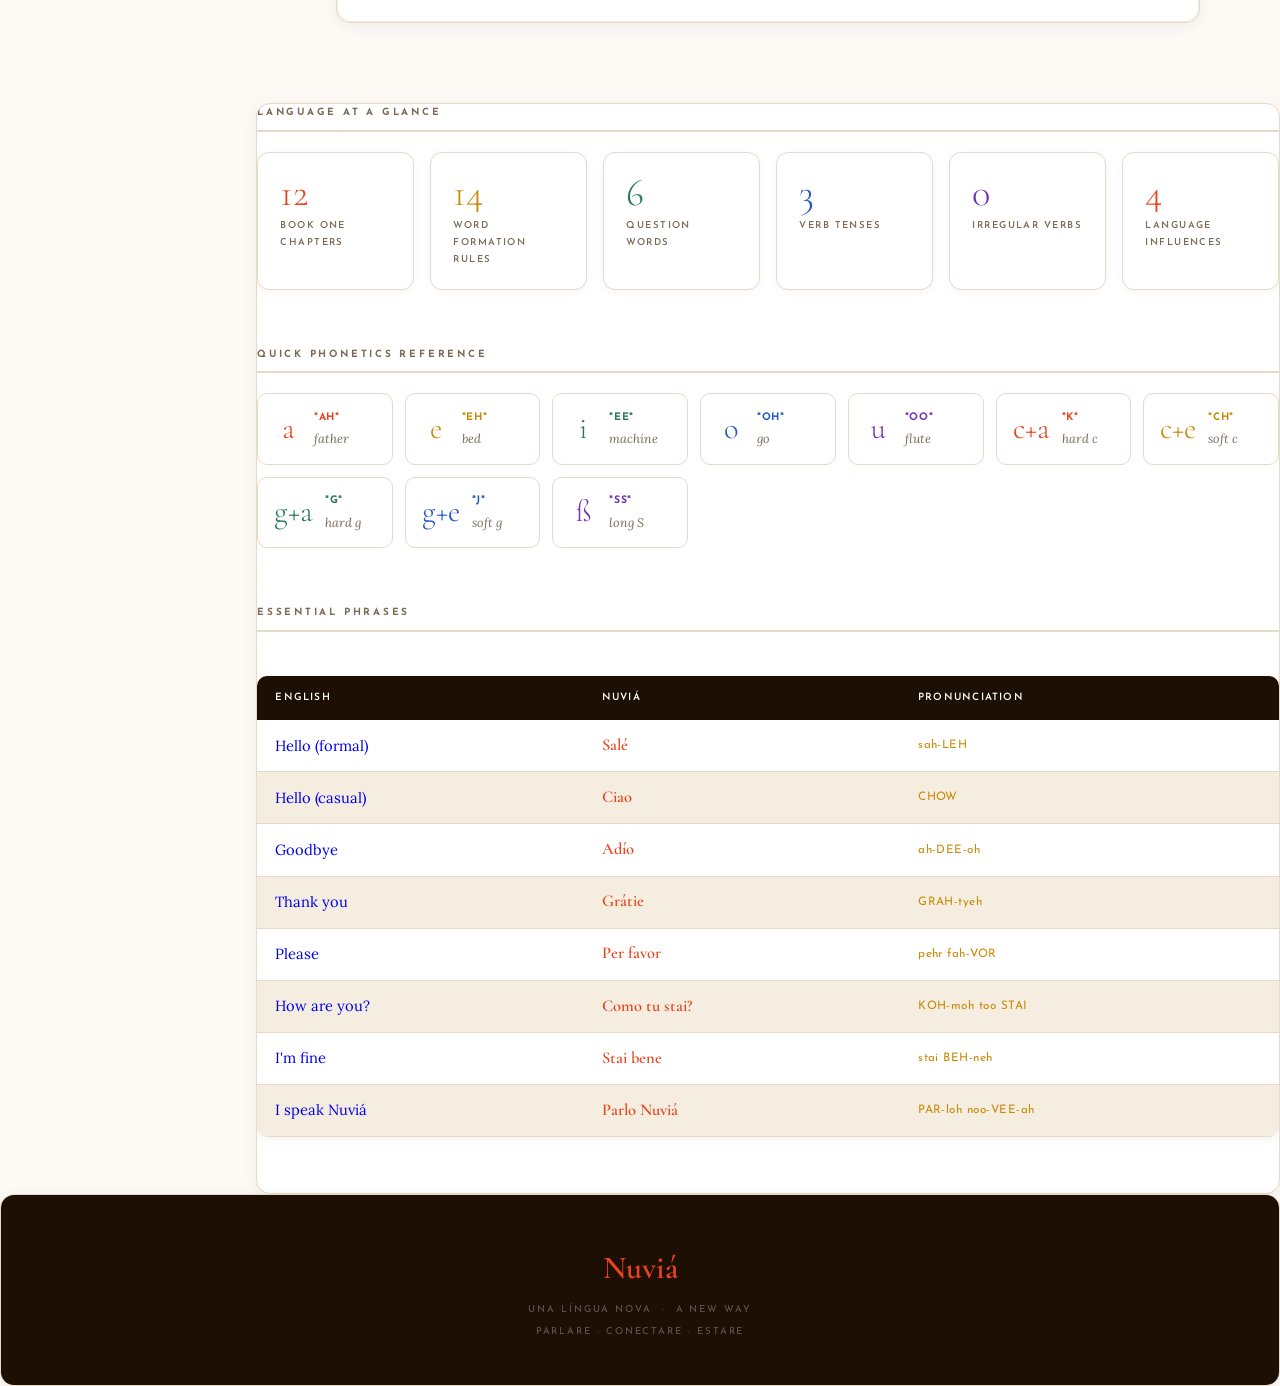
==== commit 6531b38c: "Update index.html" ====
--- a/index.html
+++ b/index.html
@@ -217,7 +217,7 @@
     <li><a href="index.html" class="active"><span class="cn">⌂</span> Dashboard</a></li>
     <li class="nav-sec">Books</li>
     <li><a href="book1.html"><span class="cn">B1</span> Book One</a></li>
-    <li><a href="book2.html"><span class="cn">B1</span> Book Two</a></li>
+    <li><a href="#" style="opacity:.38;pointer-events:none;"><span class="cn">B2</span> Book Two <em style="font-size:.6rem;margin-left:.2rem;">(soon)</em></a></li>
   </ul>
 </nav>
 
@@ -245,7 +245,7 @@
         <div class="potd-label">Phrase of the Day</div>
         <div class="potd-phrase">La vita est bela quando amicos parlan Nuviá.</div>
         <div class="potd-trans">Life is beautiful when friends speak Nuviá.</div>
-        <div class="potd-note">Tip: "parlan" is the 3rd-person plural of parlare — pronoun Ilos dropped, the -an ending says it all.</div>
+        <div class="potd-note">Tip: "parlan" is 3rd-person plural of parlare — pronoun Ilos dropped, the -an ending says it all.</div>
       </div>
     </div>
 
@@ -270,15 +270,14 @@
         </div>
       </a>
 
-          <a href="book2.html" class="book-card">
+        <a href="book2.html" class="book-card">
         <div class="book-banner" style="background:linear-gradient(135deg,var(--blue) 0%,#FF7A55 100%);">
           <span class="book-numeral">II</span>
         </div>
         <div class="book-body">
           <div class="book-sublabel" style="color:var(--blue);">Book Two</div>
           <div class="book-title">Il Libro Avanzato</div>
-          <div class="book-desc">Intermediate grammar, complex sentence structures, expanded vocabulary, and real-world conversation practice.</div>
-          
+          <div class="book-desc">Intermediate grammar, complex sentence structures, expanded vocabulary, and real-world conversation practice.</div>    
           <div class="book-meta">
             <span class="book-meta-item"><span class="book-dot" style="background:var(--blue);"></span>Intermediate</span></div>
             <span class="book-meta-item"><span class="book-dot" style="background:var(--gold);"></span>12 Chapters</span>
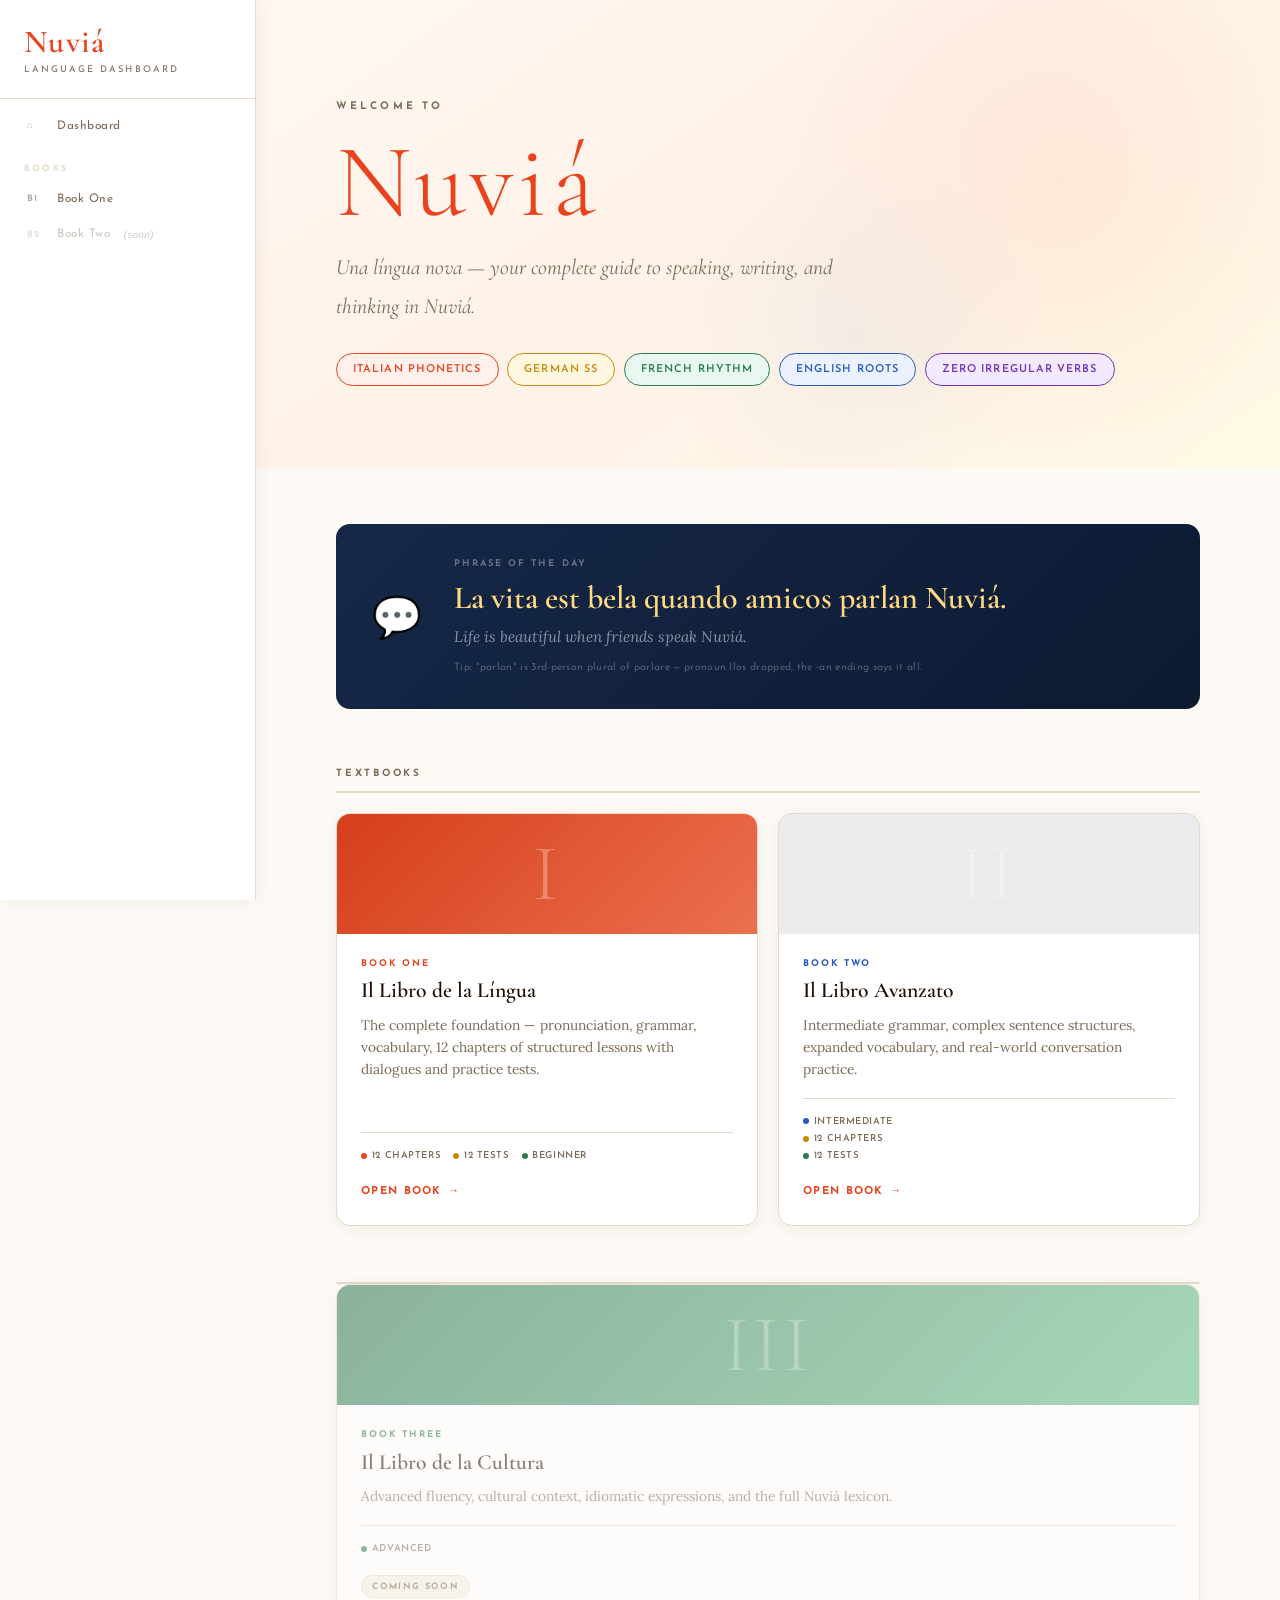
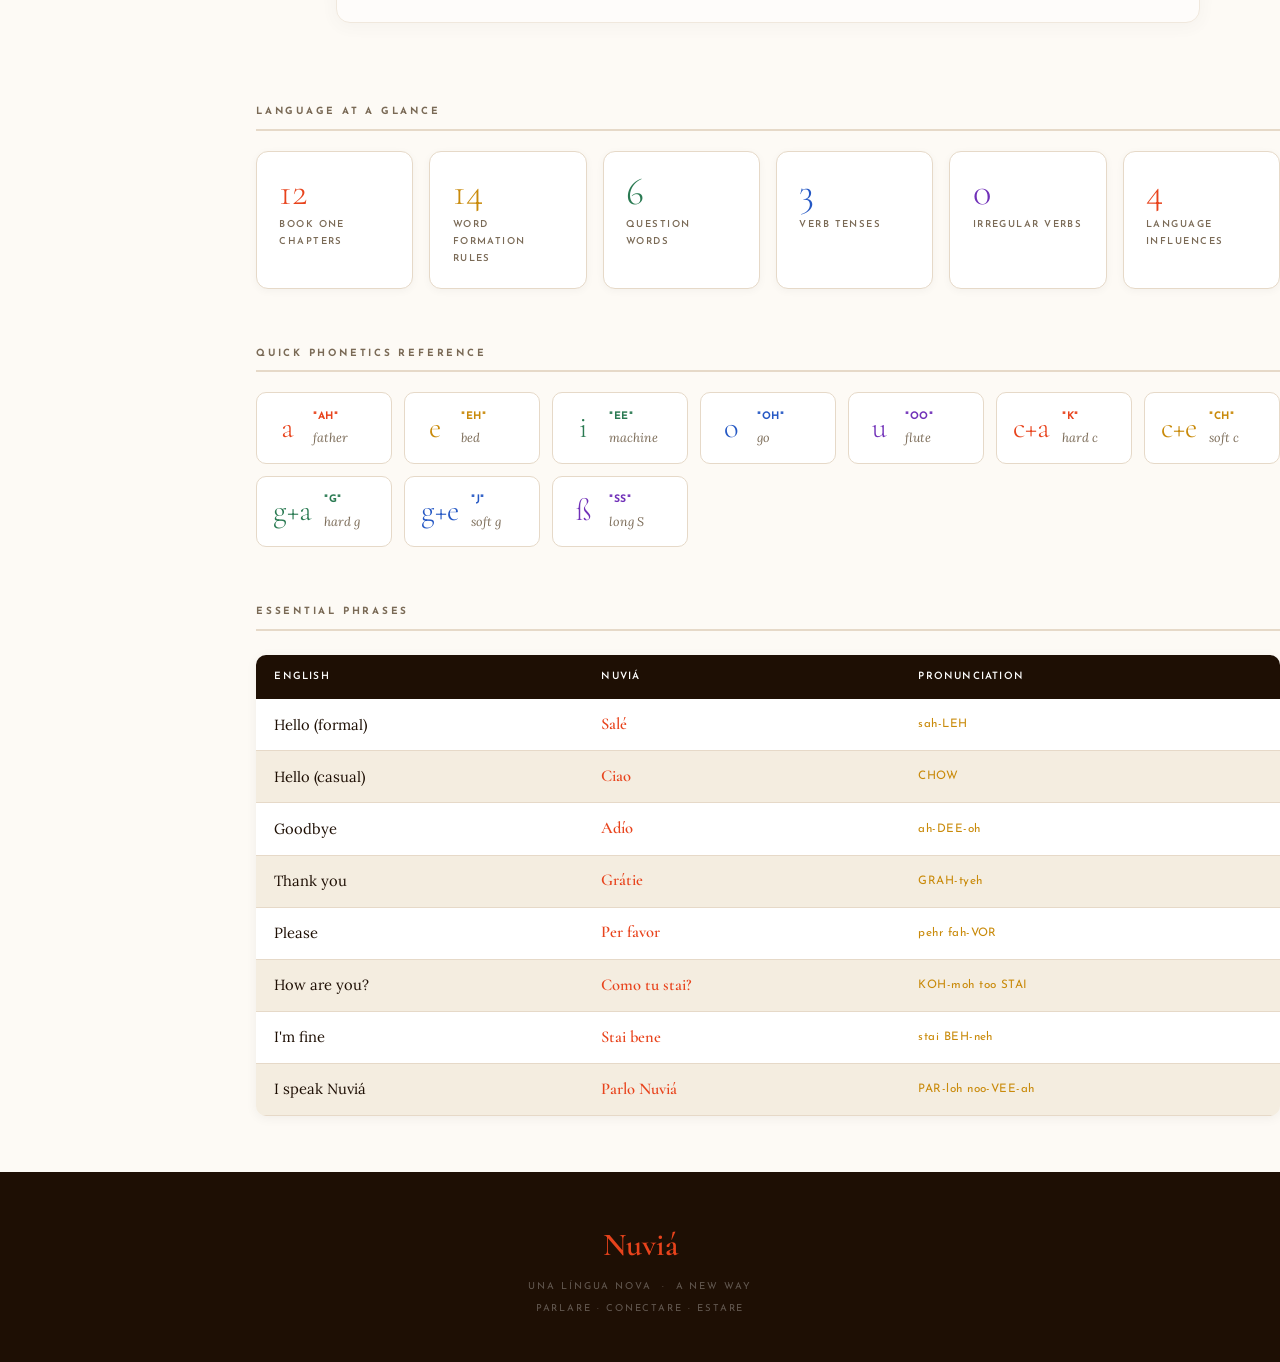
==== commit 84051a51: "Fix gradient background syntax in book card" ====
--- a/index.html
+++ b/index.html
@@ -271,7 +271,7 @@
       </a>
 
         <a href="book2.html" class="book-card">
-        <div class="book-banner" style="background:linear-gradient(135deg,var(--blue) 0%,#FF7A55 100%);">
+        <div class="book-banner" style="background:linear-gradient(135deg,var(--blue) 0%,var(--blue) 100%;">
           <span class="book-numeral">II</span>
         </div>
         <div class="book-body">
@@ -285,7 +285,8 @@
           <span class="book-cta">Open Book</span>
         </div>
       </div>
-
+     </a>
+    
       <div class="book-card soon">
         <div class="book-banner" style="background:linear-gradient(135deg,var(--sage) 0%,#60C890 100%);">
           <span class="book-numeral">III</span>
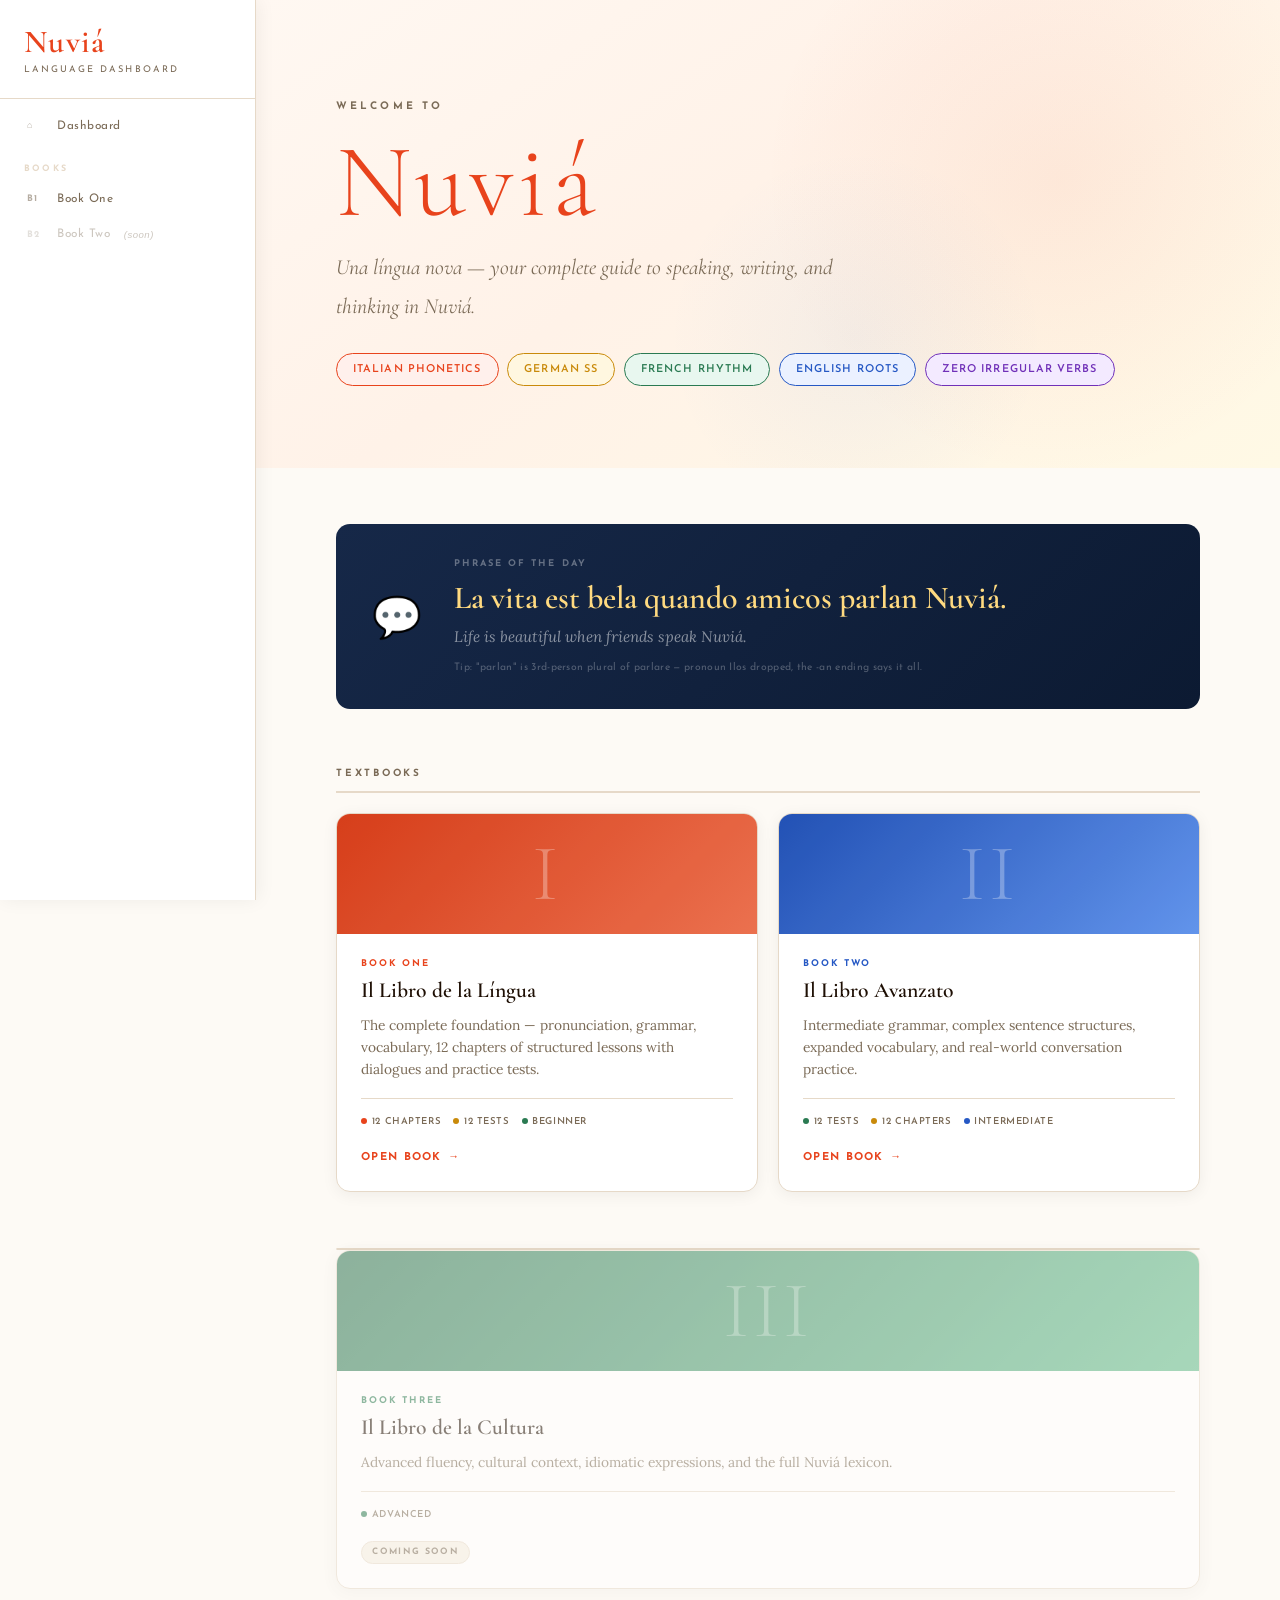
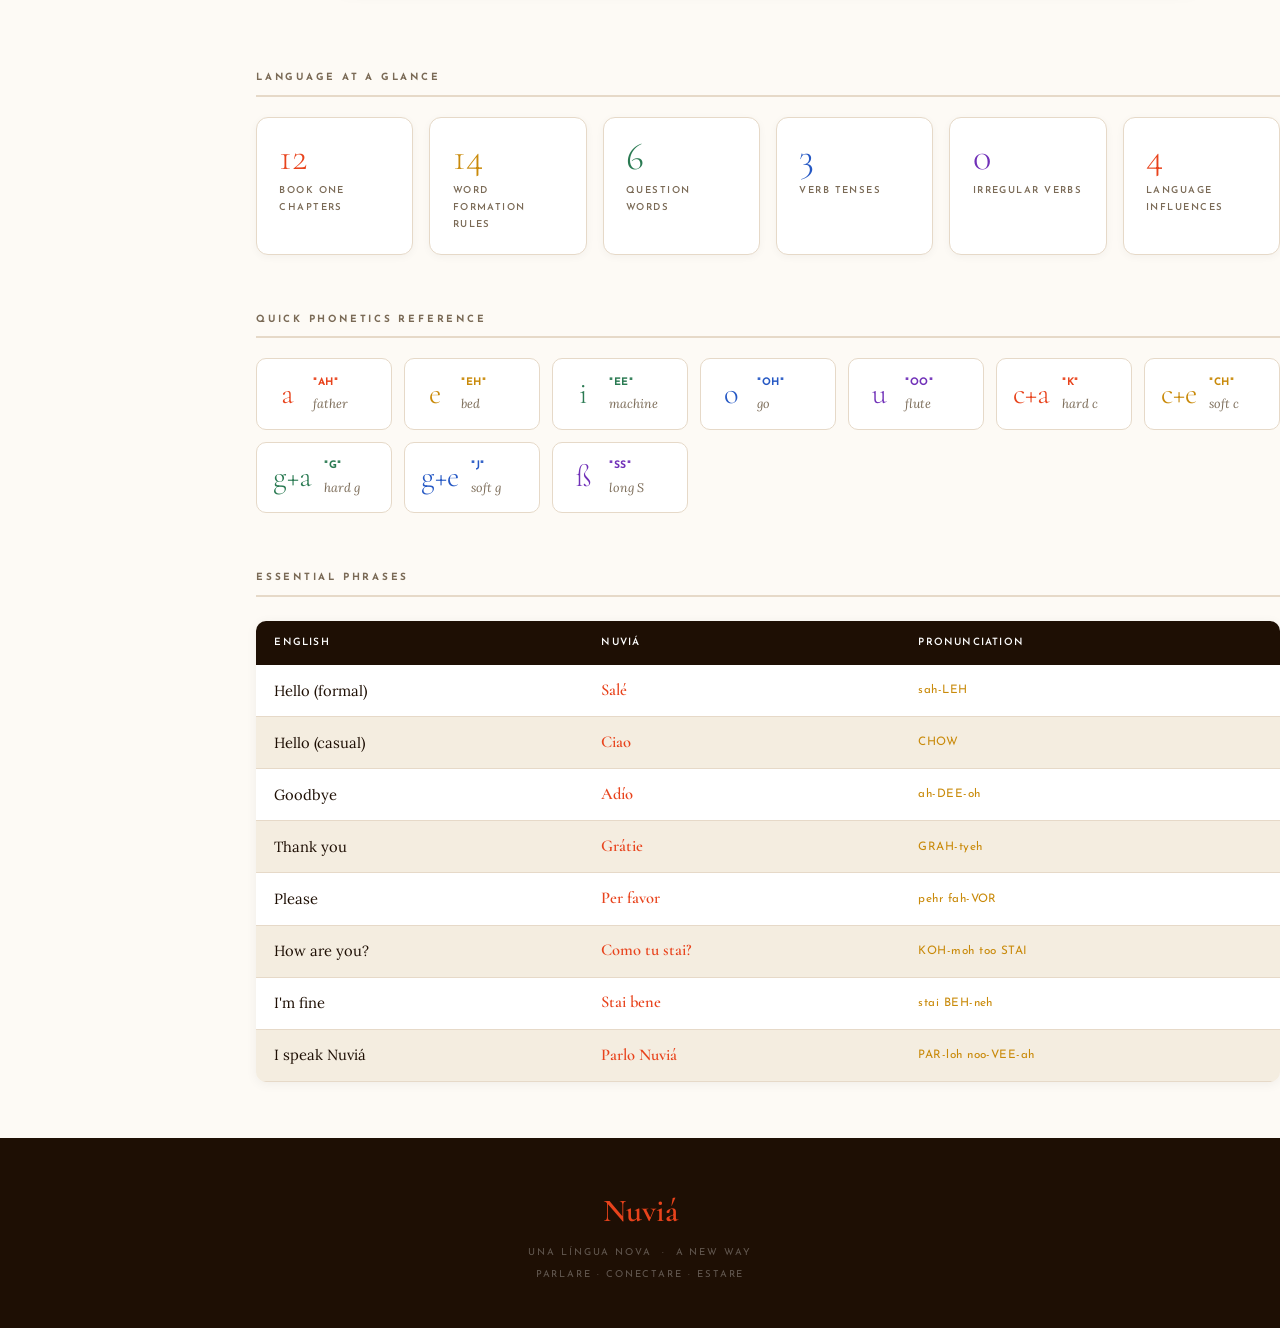
==== commit fa27a02a: "Update index.html" ====
--- a/index.html
+++ b/index.html
@@ -271,7 +271,7 @@
       </a>
 
         <a href="book2.html" class="book-card">
-        <div class="book-banner" style="background:linear-gradient(135deg,var(--blue) 0%,var(--blue) 100%;">
+         <div class="book-banner" style="background:linear-gradient(135deg,var(--blue) 0%,#6AA0FF 100%);">
           <span class="book-numeral">II</span>
         </div>
         <div class="book-body">
@@ -279,14 +279,16 @@
           <div class="book-title">Il Libro Avanzato</div>
           <div class="book-desc">Intermediate grammar, complex sentence structures, expanded vocabulary, and real-world conversation practice.</div>    
           <div class="book-meta">
-            <span class="book-meta-item"><span class="book-dot" style="background:var(--blue);"></span>Intermediate</span></div>
+            <span class="book-meta-item"><span class="book-dot" style="background:var(--sage);"></span>12 Tests</span>
             <span class="book-meta-item"><span class="book-dot" style="background:var(--gold);"></span>12 Chapters</span>
-            <span class="book-meta-item"><span class="book-dot" style="background:var(--sage);"></span>12 Tests</span>
+            <span class="book-meta-item"><span class="book-dot" style="background:var(--blue);"></span>Intermediate</span>
+          </div> 
           <span class="book-cta">Open Book</span>
         </div>
       </div>
      </a>
-    
+
+    <a>  
       <div class="book-card soon">
         <div class="book-banner" style="background:linear-gradient(135deg,var(--sage) 0%,#60C890 100%);">
           <span class="book-numeral">III</span>
@@ -299,7 +301,7 @@
           <span class="soon-tag">Coming Soon</span>
         </div>
       </div>
-
+    </a>
     </div>
 
     <!-- STATS -->
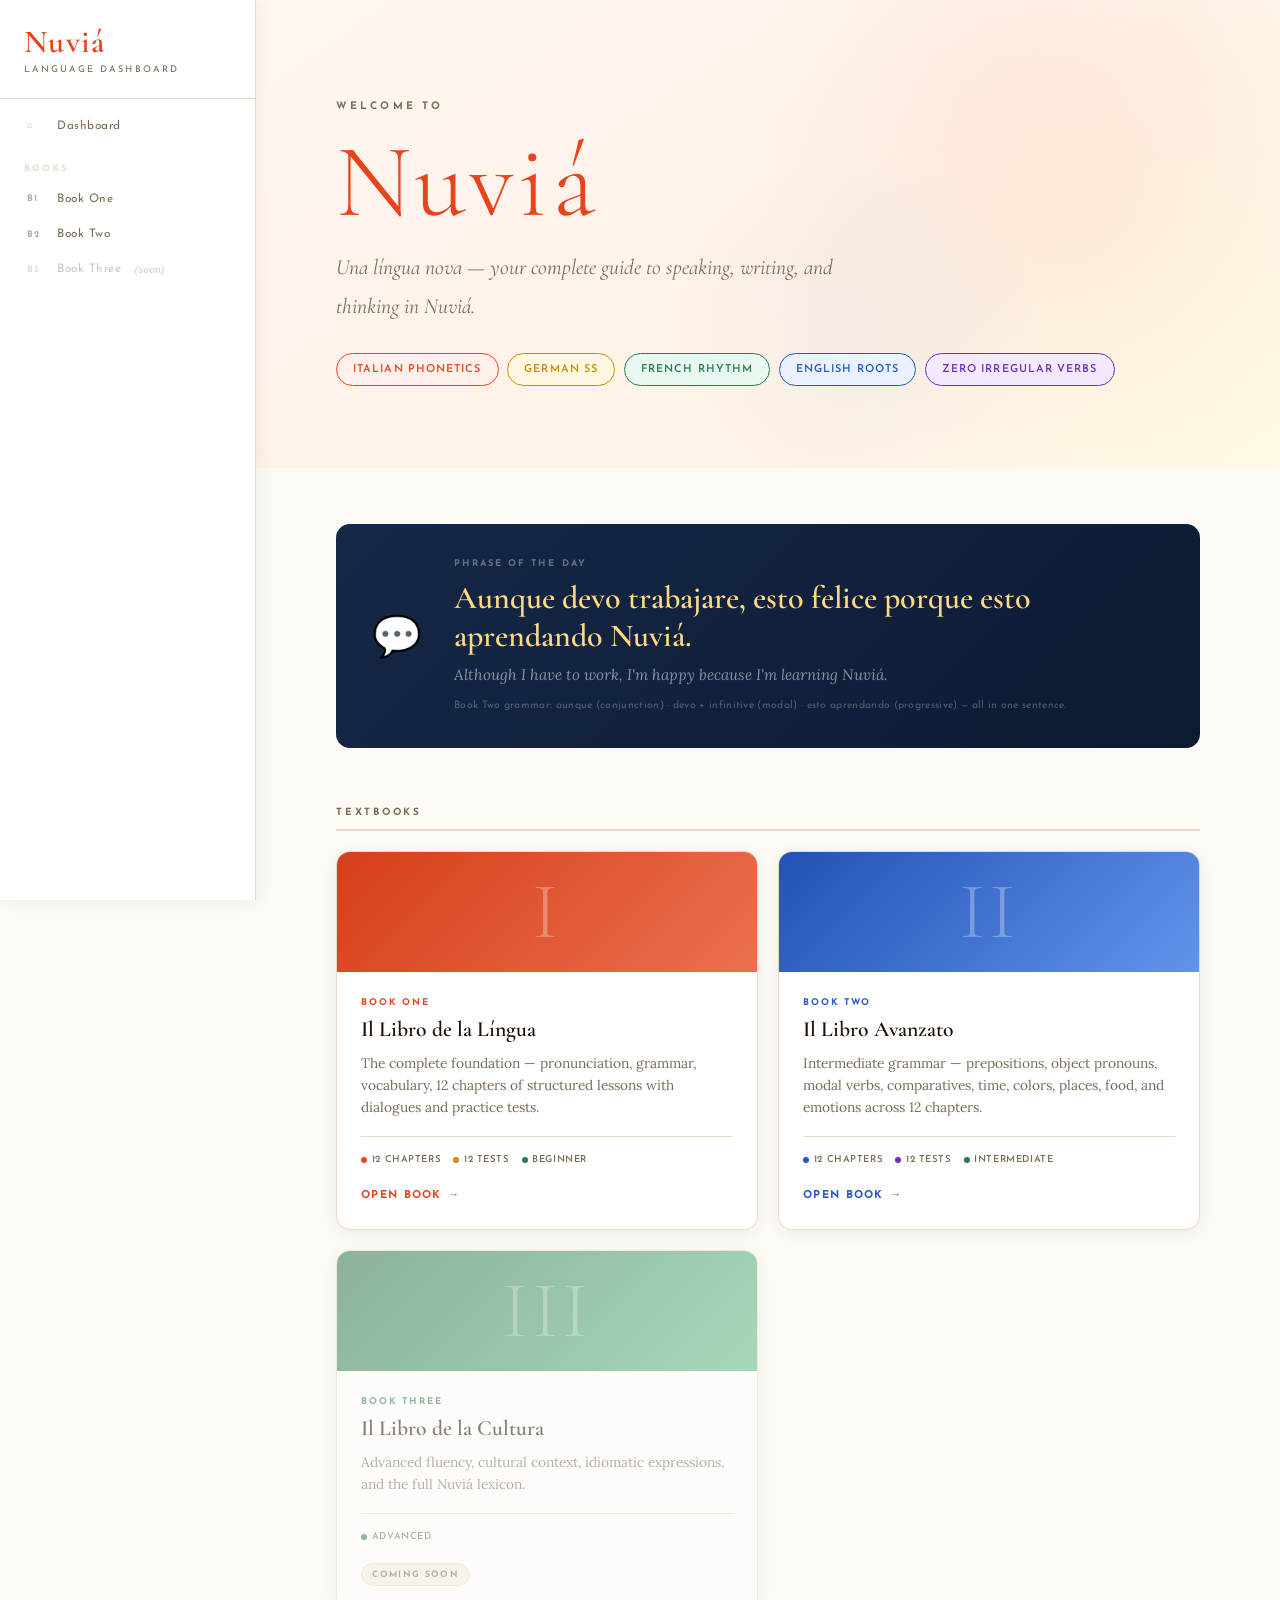
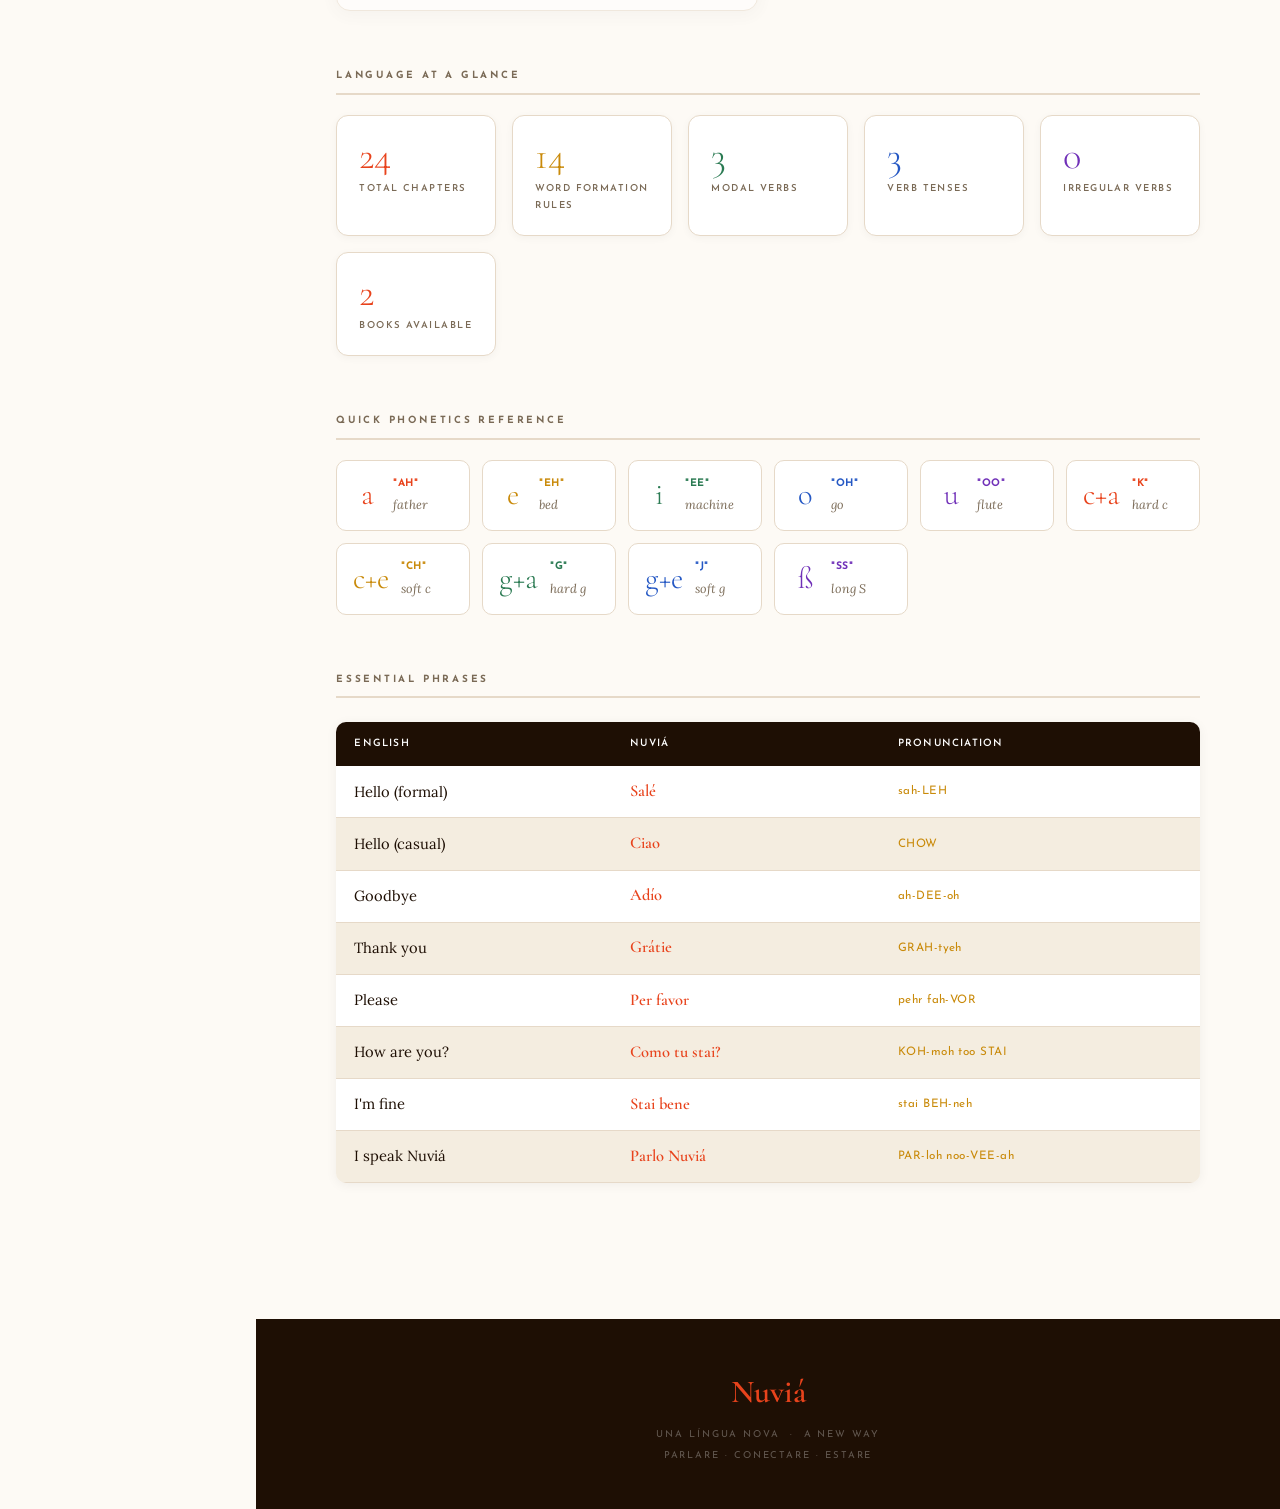
==== commit f8cb0d69: "Update index.html" ====
--- a/index.html
+++ b/index.html
@@ -217,7 +217,8 @@
     <li><a href="index.html" class="active"><span class="cn">⌂</span> Dashboard</a></li>
     <li class="nav-sec">Books</li>
     <li><a href="book1.html"><span class="cn">B1</span> Book One</a></li>
-    <li><a href="#" style="opacity:.38;pointer-events:none;"><span class="cn">B2</span> Book Two <em style="font-size:.6rem;margin-left:.2rem;">(soon)</em></a></li>
+    <li><a href="book2.html"><span class="cn">B2</span> Book Two</a></li>
+    <li><a href="#" style="opacity:.38;pointer-events:none;"><span class="cn">B3</span> Book Three <em style="font-size:.6rem;margin-left:.2rem;">(soon)</em></a></li>
   </ul>
 </nav>
 
@@ -243,9 +244,9 @@
       <div class="potd-icon">💬</div>
       <div class="potd-body">
         <div class="potd-label">Phrase of the Day</div>
-        <div class="potd-phrase">La vita est bela quando amicos parlan Nuviá.</div>
-        <div class="potd-trans">Life is beautiful when friends speak Nuviá.</div>
-        <div class="potd-note">Tip: "parlan" is 3rd-person plural of parlare — pronoun Ilos dropped, the -an ending says it all.</div>
+        <div class="potd-phrase">Aunque devo trabajare, esto felice porque esto aprendando Nuviá.</div>
+        <div class="potd-trans">Although I have to work, I'm happy because I'm learning Nuviá.</div>
+        <div class="potd-note">Book Two grammar: aunque (conjunction) · devo + infinitive (modal) · esto aprendando (progressive) — all in one sentence.</div>
       </div>
     </div>
 
@@ -270,25 +271,23 @@
         </div>
       </a>
 
-        <a href="book2.html" class="book-card">
-         <div class="book-banner" style="background:linear-gradient(135deg,var(--blue) 0%,#6AA0FF 100%);">
+      <a href="book2.html" class="book-card">
+        <div class="book-banner" style="background:linear-gradient(135deg,var(--blue) 0%,#6AA0FF 100%);">
           <span class="book-numeral">II</span>
         </div>
         <div class="book-body">
           <div class="book-sublabel" style="color:var(--blue);">Book Two</div>
           <div class="book-title">Il Libro Avanzato</div>
-          <div class="book-desc">Intermediate grammar, complex sentence structures, expanded vocabulary, and real-world conversation practice.</div>    
+          <div class="book-desc">Intermediate grammar — prepositions, object pronouns, modal verbs, comparatives, time, colors, places, food, and emotions across 12 chapters.</div>
           <div class="book-meta">
-            <span class="book-meta-item"><span class="book-dot" style="background:var(--sage);"></span>12 Tests</span>
-            <span class="book-meta-item"><span class="book-dot" style="background:var(--gold);"></span>12 Chapters</span>
-            <span class="book-meta-item"><span class="book-dot" style="background:var(--blue);"></span>Intermediate</span>
-          </div> 
-          <span class="book-cta">Open Book</span>
-        </div>
-      </div>
-     </a>
-
-    <a>  
+            <span class="book-meta-item"><span class="book-dot" style="background:var(--blue);"></span>12 Chapters</span>
+            <span class="book-meta-item"><span class="book-dot" style="background:var(--purple);"></span>12 Tests</span>
+            <span class="book-meta-item"><span class="book-dot" style="background:var(--sage);"></span>Intermediate</span>
+          </div>
+          <span class="book-cta" style="color:var(--blue);">Open Book</span>
+        </div>
+      </a>
+
       <div class="book-card soon">
         <div class="book-banner" style="background:linear-gradient(135deg,var(--sage) 0%,#60C890 100%);">
           <span class="book-numeral">III</span>
@@ -301,18 +300,18 @@
           <span class="soon-tag">Coming Soon</span>
         </div>
       </div>
-    </a>
+
     </div>
 
     <!-- STATS -->
     <div class="db-sec-title">Language at a Glance</div>
     <div class="stats-row">
-      <div class="stat-card"><div class="stat-num" style="color:var(--coral);">12</div><div class="stat-label">Book One Chapters</div></div>
+      <div class="stat-card"><div class="stat-num" style="color:var(--coral);">24</div><div class="stat-label">Total Chapters</div></div>
       <div class="stat-card"><div class="stat-num" style="color:var(--gold);">14</div><div class="stat-label">Word Formation Rules</div></div>
-      <div class="stat-card"><div class="stat-num" style="color:var(--sage);">6</div><div class="stat-label">Question Words</div></div>
+      <div class="stat-card"><div class="stat-num" style="color:var(--sage);">3</div><div class="stat-label">Modal Verbs</div></div>
       <div class="stat-card"><div class="stat-num" style="color:var(--blue);">3</div><div class="stat-label">Verb Tenses</div></div>
       <div class="stat-card"><div class="stat-num" style="color:var(--purple);">0</div><div class="stat-label">Irregular Verbs</div></div>
-      <div class="stat-card"><div class="stat-num" style="color:var(--coral);">4</div><div class="stat-label">Language Influences</div></div>
+      <div class="stat-card"><div class="stat-num" style="color:var(--coral);">2</div><div class="stat-label">Books Available</div></div>
     </div>
 
     <!-- PHONETICS QUICK REF -->
